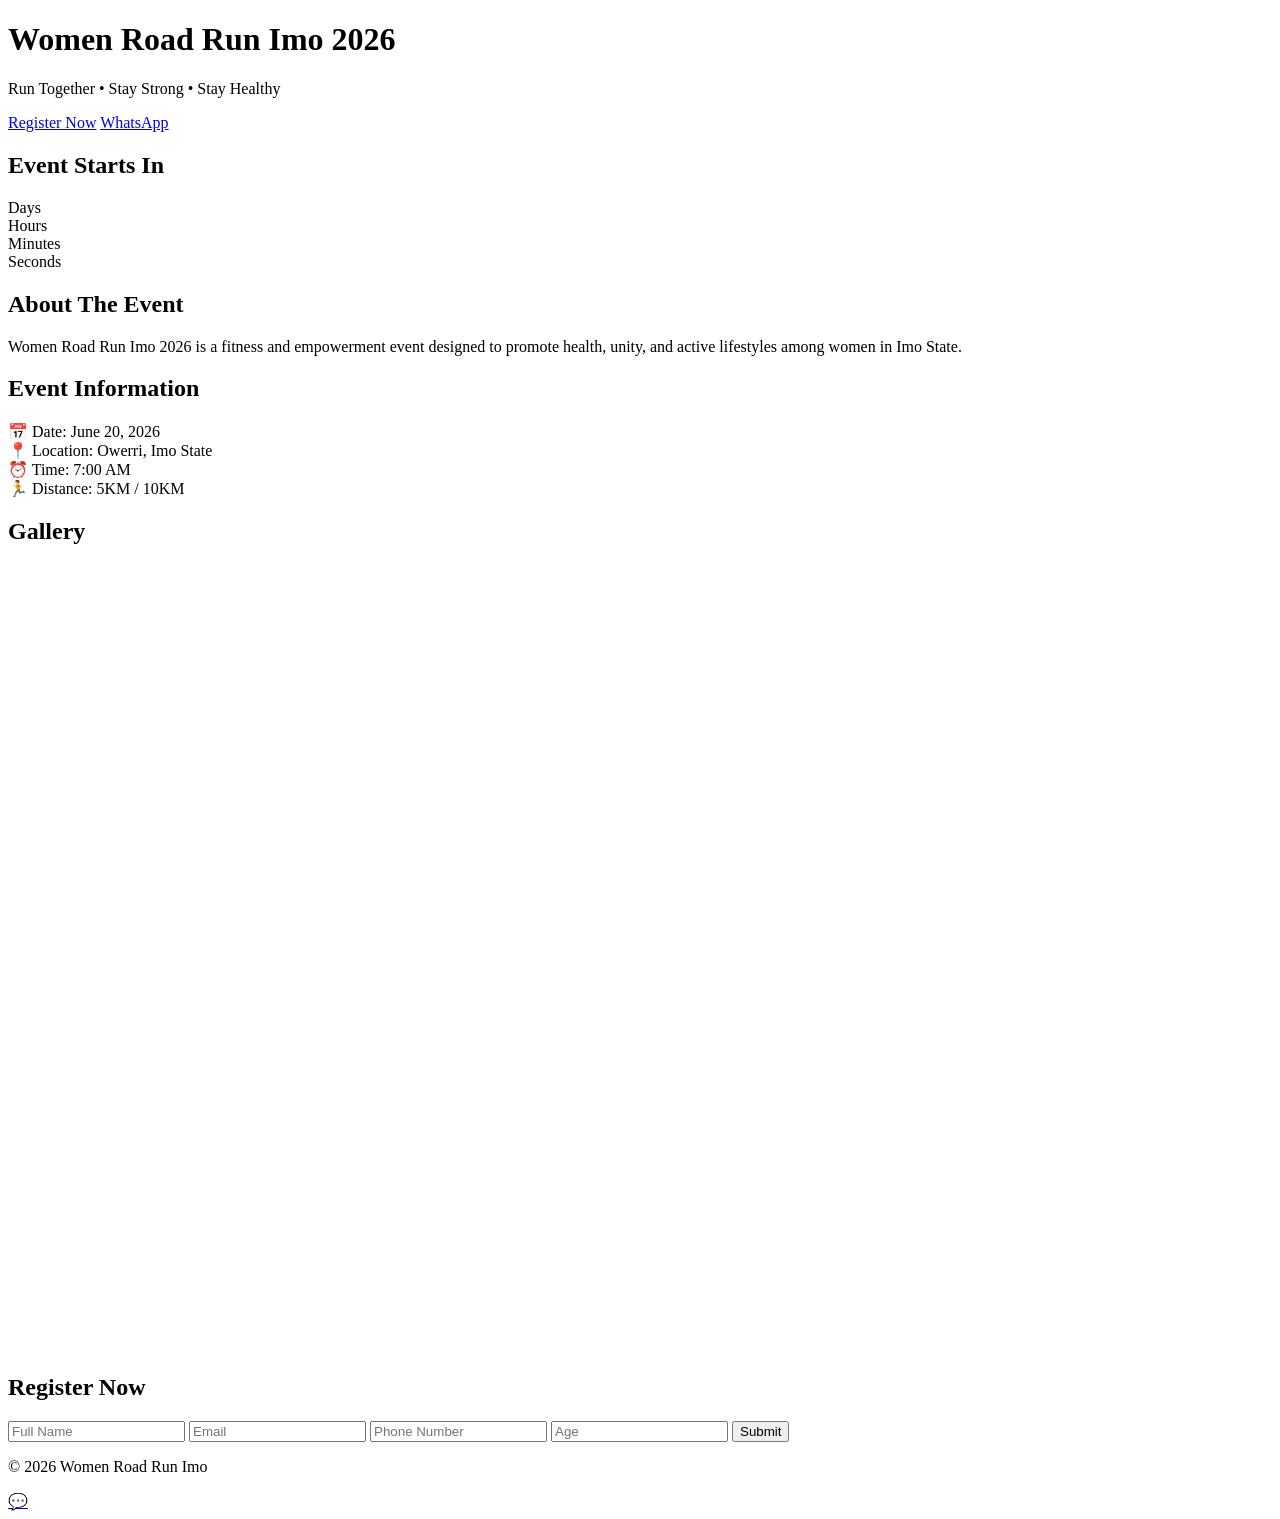
==== Index.html @ 0964cfea "Create Index.html" ====
<!DOCTYPE html>
<html lang="en">
<head>
  <meta charset="UTF-8" />
  <meta name="viewport" content="width=device-width, initial-scale=1.0"/>
  <title>Women Road Run Imo</title>
  <link rel="stylesheet" href="style.css"/>
</head>
<body>

<!-- HERO -->
<header class="hero">
  <div class="overlay">
    <h1>Women Road Run Imo 2026</h1>
    <p>Run Together • Stay Strong • Stay Healthy</p>

    <div class="hero-buttons">
      <a href="#register" class="btn">Register Now</a>
      <a href="https://wa.me/2349039998168" class="btn whatsapp">WhatsApp</a>
    </div>
  </div>
</header>

<!-- COUNTDOWN -->
<section class="countdown">
  <h2>Event Starts In</h2>
  <div id="timer">
    <div><span id="days"></span>Days</div>
    <div><span id="hours"></span>Hours</div>
    <div><span id="minutes"></span>Minutes</div>
    <div><span id="seconds"></span>Seconds</div>
  </div>
</section>

<!-- ABOUT -->
<section class="about">
  <h2>About The Event</h2>
  <p>
    Women Road Run Imo 2026 is a fitness and empowerment event designed
    to promote health, unity, and active lifestyles among women in Imo State.
  </p>
</section>

<!-- EVENT INFO -->
<section class="info">
  <h2>Event Information</h2>
  <div class="cards">
    <div class="card">📅 Date: June 20, 2026</div>
    <div class="card">📍 Location: Owerri, Imo State</div>
    <div class="card">⏰ Time: 7:00 AM</div>
    <div class="card">🏃 Distance: 5KM / 10KM</div>
  </div>
</section>

<!-- GALLERY -->
<section class="gallery">
  <h2>Gallery</h2>
  <div class="grid">
    <img src="images/img1.jpg" alt="">
    <img src="images/img2.jpg" alt="">
    <img src="images/img3.jpg" alt="">
  </div>

  <!-- VIDEO -->
  <div class="video">
    <iframe width="1363" height="767" src="https://www.youtube.com/embed/CSCJ7TA3GHs" title="Only Women Road Race Set To Hold November 12" frameborder="0" allow="accelerometer; autoplay; clipboard-write; encrypted-media; gyroscope; picture-in-picture; web-share" referrerpolicy="strict-origin-when-cross-origin" allowfullscreen></iframe>
  </div>
</section>

<!-- REGISTRATION -->
<section class="register" id="register">
  <h2>Register Now</h2>

  <form id="regForm">
    <input type="text" placeholder="Full Name" required />
    <input type="email" placeholder="Email" required />
    <input type="tel" placeholder="Phone Number" required />
    <input type="number" placeholder="Age" required />

    <button type="submit">Submit</button>
  </form>
</section>

<!-- FOOTER -->
<footer>
  <p>© 2026 Women Road Run Imo</p>
</footer>

<!-- WHATSAPP FLOAT -->
<a class="float" href="https://wa.me/2349039998168">💬</a>

<script src="script.js"></script>
</body>
</html>
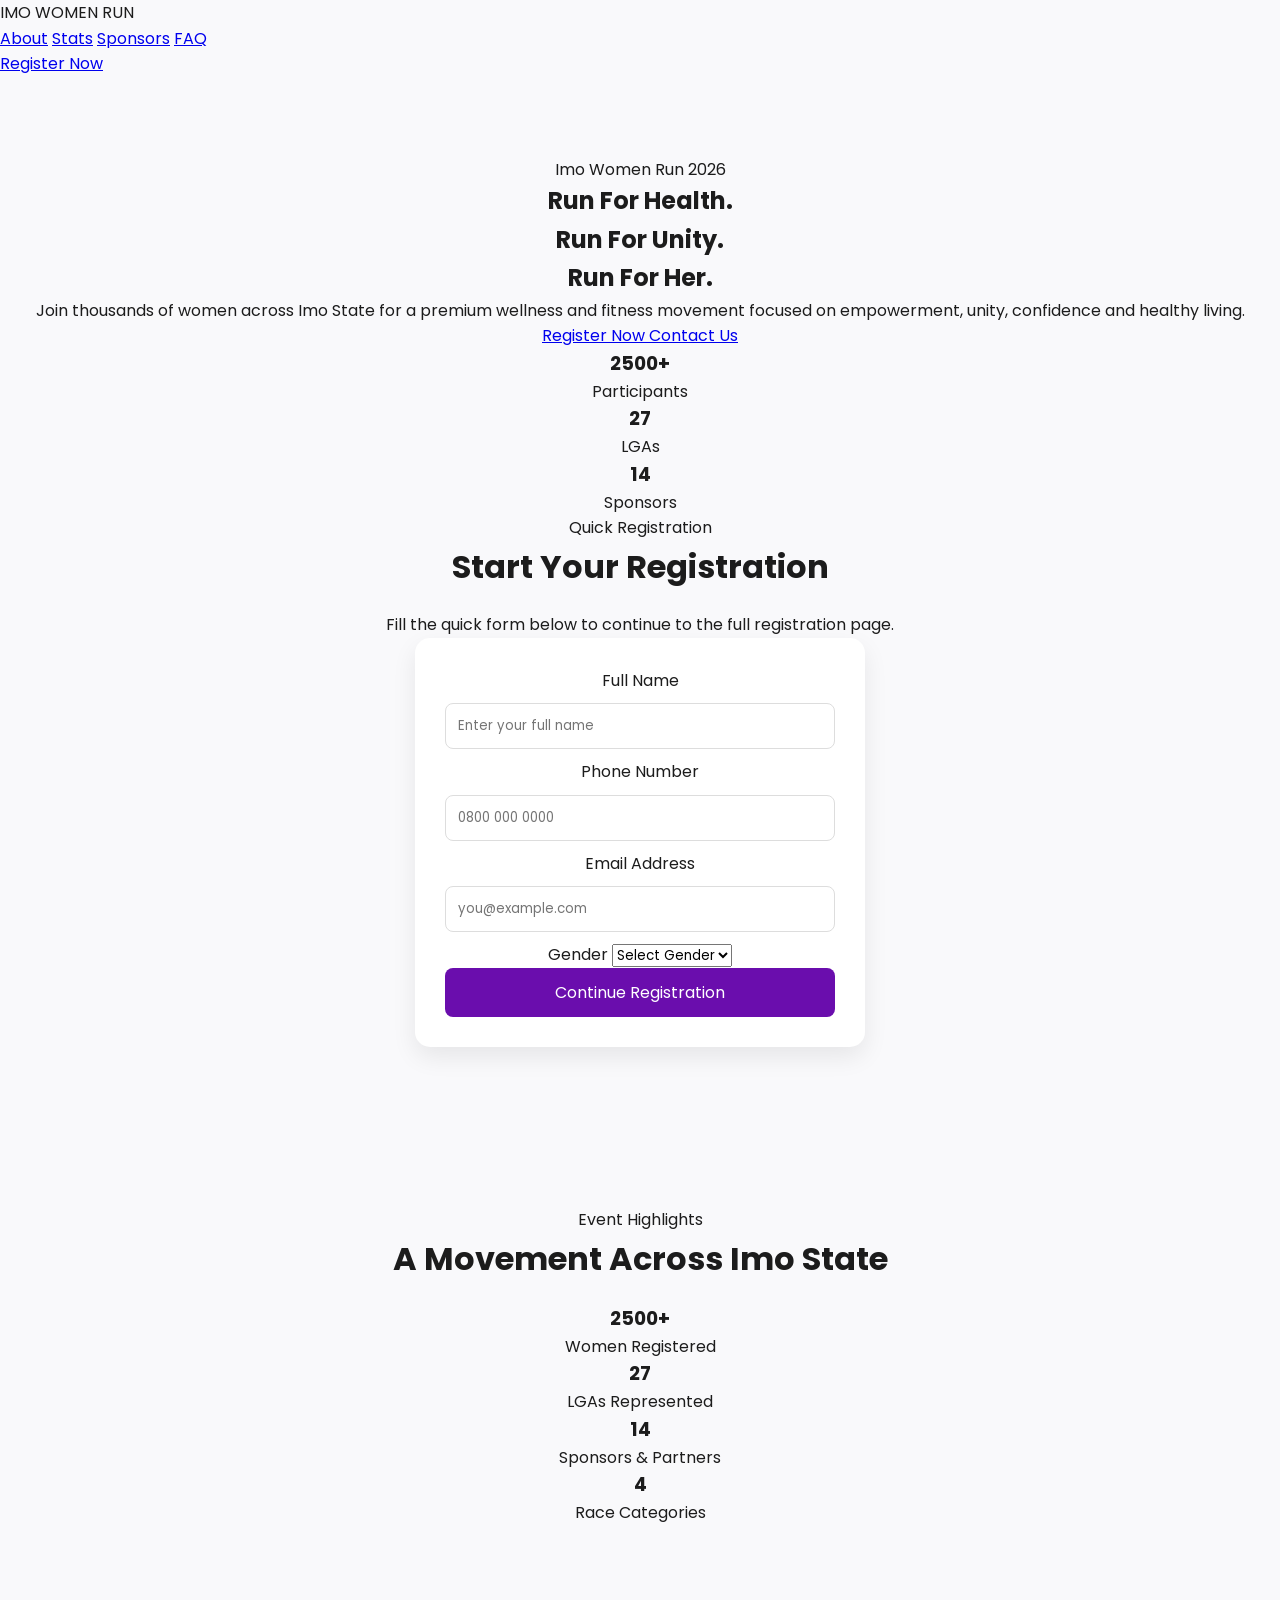
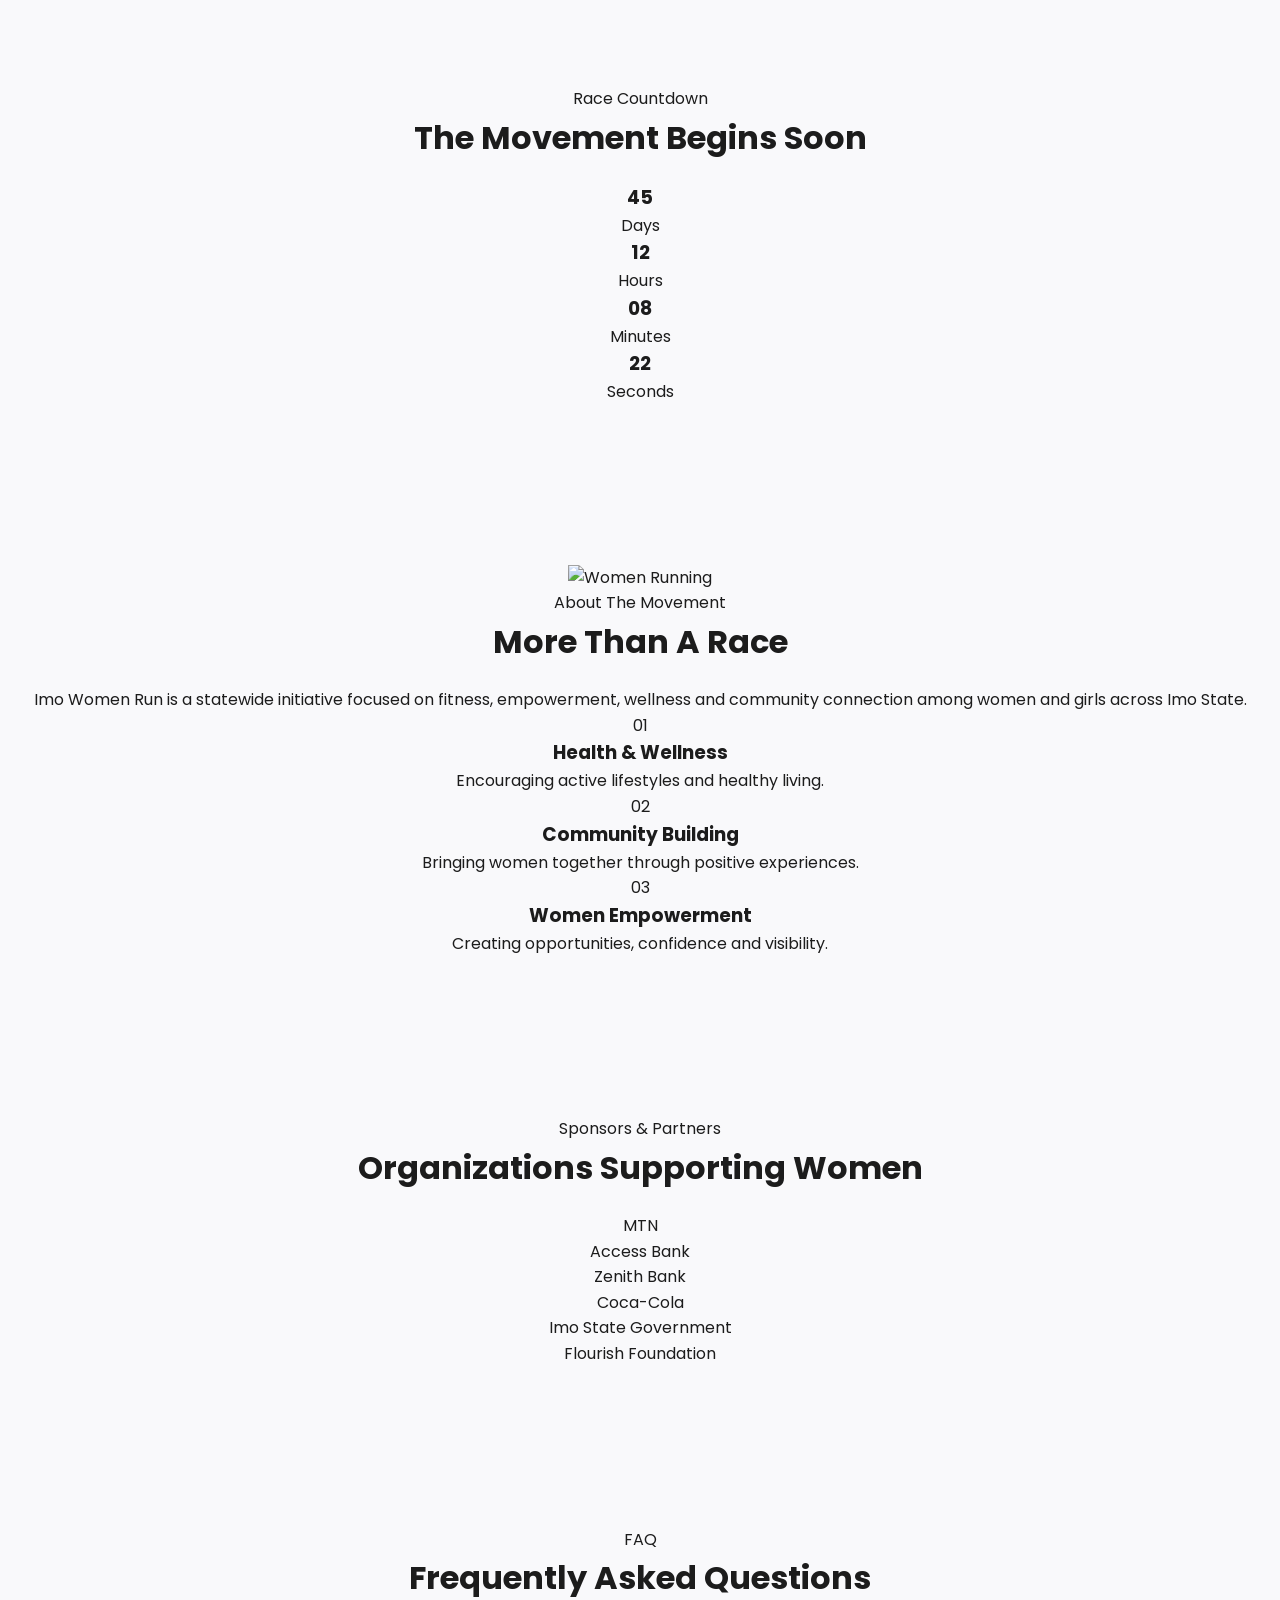
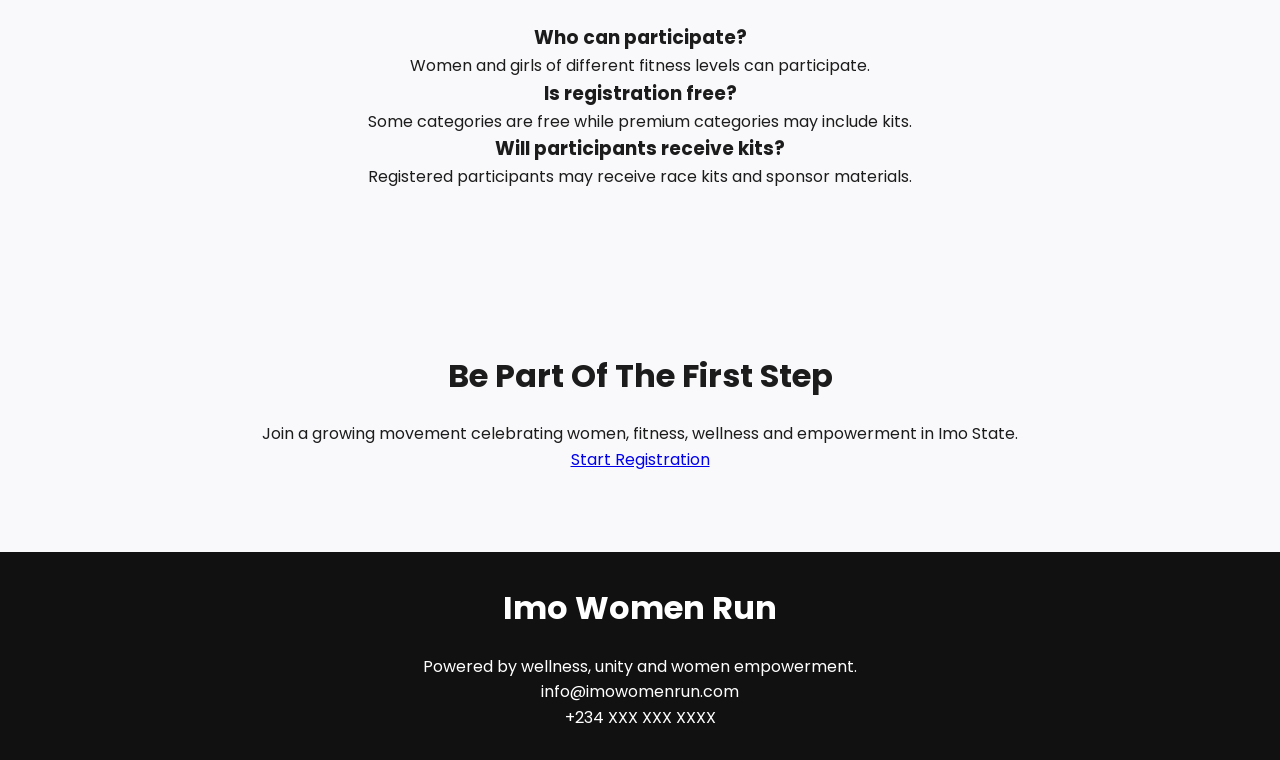
==== commit 981ab679: "Update Index.html" ====
--- a/Index.html
+++ b/Index.html
@@ -1,94 +1,666 @@
 <!DOCTYPE html>
 <html lang="en">
+
 <head>
-  <meta charset="UTF-8" />
-  <meta name="viewport" content="width=device-width, initial-scale=1.0"/>
-  <title>Women Road Run Imo</title>
-  <link rel="stylesheet" href="style.css"/>
+
+  <meta charset="UTF-8">
+  <meta name="viewport" content="width=device-width, initial-scale=1.0">
+
+  <title>Imo Women Run</title>
+
+  <!-- GOOGLE FONT -->
+  <link rel="preconnect" href="https://fonts.googleapis.com">
+  <link rel="preconnect" href="https://fonts.gstatic.com" crossorigin>
+
+  <link
+    href="https://fonts.googleapis.com/css2?family=Poppins:wght@300;400;500;600;700;800;900&display=swap"
+    rel="stylesheet"
+  >
+
+  <!-- CSS -->
+  <link rel="stylesheet" href="style.css">
+
 </head>
+
 <body>
 
-<!-- HERO -->
-<header class="hero">
-  <div class="overlay">
-    <h1>Women Road Run Imo 2026</h1>
-    <p>Run Together • Stay Strong • Stay Healthy</p>
-
-    <div class="hero-buttons">
-      <a href="#register" class="btn">Register Now</a>
-      <a href="https://wa.me/2349039998168" class="btn whatsapp">WhatsApp</a>
-    </div>
-  </div>
-</header>
-
-<!-- COUNTDOWN -->
-<section class="countdown">
-  <h2>Event Starts In</h2>
-  <div id="timer">
-    <div><span id="days"></span>Days</div>
-    <div><span id="hours"></span>Hours</div>
-    <div><span id="minutes"></span>Minutes</div>
-    <div><span id="seconds"></span>Seconds</div>
-  </div>
-</section>
-
-<!-- ABOUT -->
-<section class="about">
-  <h2>About The Event</h2>
-  <p>
-    Women Road Run Imo 2026 is a fitness and empowerment event designed
-    to promote health, unity, and active lifestyles among women in Imo State.
-  </p>
-</section>
-
-<!-- EVENT INFO -->
-<section class="info">
-  <h2>Event Information</h2>
-  <div class="cards">
-    <div class="card">📅 Date: June 20, 2026</div>
-    <div class="card">📍 Location: Owerri, Imo State</div>
-    <div class="card">⏰ Time: 7:00 AM</div>
-    <div class="card">🏃 Distance: 5KM / 10KM</div>
-  </div>
-</section>
-
-<!-- GALLERY -->
-<section class="gallery">
-  <h2>Gallery</h2>
-  <div class="grid">
-    <img src="images/img1.jpg" alt="">
-    <img src="images/img2.jpg" alt="">
-    <img src="images/img3.jpg" alt="">
-  </div>
-
-  <!-- VIDEO -->
-  <div class="video">
-    <iframe width="1363" height="767" src="https://www.youtube.com/embed/CSCJ7TA3GHs" title="Only Women Road Race Set To Hold November 12" frameborder="0" allow="accelerometer; autoplay; clipboard-write; encrypted-media; gyroscope; picture-in-picture; web-share" referrerpolicy="strict-origin-when-cross-origin" allowfullscreen></iframe>
-  </div>
-</section>
-
-<!-- REGISTRATION -->
-<section class="register" id="register">
-  <h2>Register Now</h2>
-
-  <form id="regForm">
-    <input type="text" placeholder="Full Name" required />
-    <input type="email" placeholder="Email" required />
-    <input type="tel" placeholder="Phone Number" required />
-    <input type="number" placeholder="Age" required />
-
-    <button type="submit">Submit</button>
-  </form>
-</section>
-
-<!-- FOOTER -->
-<footer>
-  <p>© 2026 Women Road Run Imo</p>
-</footer>
-
-<!-- WHATSAPP FLOAT -->
-<a class="float" href="https://wa.me/2349039998168">💬</a>
-
-<script src="script.js"></script>
+  <!-- ======================================= -->
+  <!-- NAVBAR -->
+  <!-- ======================================= -->
+
+  <header class="navbar">
+
+    <div class="logo">
+      IMO WOMEN RUN
+    </div>
+
+    <nav class="nav-links">
+
+      <a href="#about">About</a>
+
+      <a href="#stats">Stats</a>
+
+      <a href="#sponsors">Sponsors</a>
+
+      <a href="#faq">FAQ</a>
+
+    </nav>
+
+    <a href="register.html" class="nav-btn">
+      Register Now
+    </a>
+
+  </header>
+
+  <!-- ======================================= -->
+  <!-- HERO SECTION -->
+  <!-- ======================================= -->
+
+  <section class="hero-section">
+
+    <!-- DARK OVERLAY -->
+    <div class="hero-overlay"></div>
+
+    <!-- GLOW EFFECTS -->
+    <div class="pink-glow"></div>
+
+    <div class="purple-glow"></div>
+
+    <!-- HERO CONTENT -->
+    <div class="hero-container">
+
+      <!-- LEFT SIDE -->
+      <div class="hero-text">
+
+        <div class="hero-badge">
+          Imo Women Run 2026
+        </div>
+
+        <h1>
+          Run For Health.
+          <br>
+          Run For Unity.
+          <br>
+          Run For Her.
+        </h1>
+
+        <p>
+          Join thousands of women across Imo State for a premium
+          wellness and fitness movement focused on empowerment,
+          unity, confidence and healthy living.
+        </p>
+
+        <!-- BUTTONS -->
+        <div class="hero-buttons">
+
+          <a href="register.html" class="register-btn">
+            Register Now
+          </a>
+
+          <a
+            href="https://wa.me/2348000000000"
+            class="whatsapp-btn"
+          >
+            Contact Us
+          </a>
+
+        </div>
+
+        <!-- FLOATING STATS -->
+        <div class="floating-stats">
+
+          <div class="mini-stat">
+
+            <h3>2500+</h3>
+
+            <span>Participants</span>
+
+          </div>
+
+          <div class="mini-stat">
+
+            <h3>27</h3>
+
+            <span>LGAs</span>
+
+          </div>
+
+          <div class="mini-stat">
+
+            <h3>14</h3>
+
+            <span>Sponsors</span>
+
+          </div>
+
+        </div>
+
+      </div>
+
+      <!-- RIGHT SIDE -->
+      <!-- GLASS FORM CARD -->
+
+      <div class="hero-form-card">
+
+        <div class="form-badge">
+          Quick Registration
+        </div>
+
+        <h2>
+          Start Your Registration
+        </h2>
+
+        <p>
+          Fill the quick form below to continue to the full registration page.
+        </p>
+
+        <form id="quickForm">
+
+          <!-- NAME -->
+
+          <div class="input-group">
+
+            <label>
+              Full Name
+            </label>
+
+            <input
+              type="text"
+              placeholder="Enter your full name"
+              required
+            >
+
+          </div>
+
+          <!-- GRID -->
+
+          <div class="form-grid">
+
+            <div class="input-group">
+
+              <label>
+                Phone Number
+              </label>
+
+              <input
+                type="tel"
+                placeholder="0800 000 0000"
+                required
+              >
+
+            </div>
+
+            <div class="input-group">
+
+              <label>
+                Email Address
+              </label>
+
+              <input
+                type="email"
+                placeholder="you@example.com"
+                required
+              >
+
+            </div>
+
+          </div>
+
+          <!-- GENDER -->
+
+          <div class="input-group">
+
+            <label>
+              Gender
+            </label>
+
+            <select required>
+
+              <option value="">
+                Select Gender
+              </option>
+
+              <option>
+                Female
+              </option>
+
+              <option>
+                Male
+              </option>
+
+            </select>
+
+          </div>
+
+          <!-- BUTTON -->
+
+          <button type="submit" class="continue-btn">
+
+            Continue Registration
+
+          </button>
+
+        </form>
+
+      </div>
+
+    </div>
+
+  </section>
+
+  <!-- ======================================= -->
+  <!-- STATS SECTION -->
+  <!-- ======================================= -->
+
+  <section class="stats-section" id="stats">
+
+    <div class="section-header">
+
+      <span>
+        Event Highlights
+      </span>
+
+      <h2>
+        A Movement Across Imo State
+      </h2>
+
+    </div>
+
+    <div class="stats-grid">
+
+      <div class="stat-card">
+
+        <h3>2500+</h3>
+
+        <p>Women Registered</p>
+
+      </div>
+
+      <div class="stat-card">
+
+        <h3>27</h3>
+
+        <p>LGAs Represented</p>
+
+      </div>
+
+      <div class="stat-card">
+
+        <h3>14</h3>
+
+        <p>Sponsors & Partners</p>
+
+      </div>
+
+      <div class="stat-card">
+
+        <h3>4</h3>
+
+        <p>Race Categories</p>
+
+      </div>
+
+    </div>
+
+  </section>
+
+  <!-- ======================================= -->
+  <!-- COUNTDOWN SECTION -->
+  <!-- ======================================= -->
+
+  <section class="countdown-section">
+
+    <div class="countdown-card">
+
+      <div class="countdown-text">
+
+        <span>
+          Race Countdown
+        </span>
+
+        <h2>
+          The Movement Begins Soon
+        </h2>
+
+      </div>
+
+      <div class="countdown-grid">
+
+        <div class="count-box">
+
+          <h3 id="days">
+            45
+          </h3>
+
+          <p>
+            Days
+          </p>
+
+        </div>
+
+        <div class="count-box">
+
+          <h3 id="hours">
+            12
+          </h3>
+
+          <p>
+            Hours
+          </p>
+
+        </div>
+
+        <div class="count-box">
+
+          <h3 id="minutes">
+            08
+          </h3>
+
+          <p>
+            Minutes
+          </p>
+
+        </div>
+
+        <div class="count-box">
+
+          <h3 id="seconds">
+            22
+          </h3>
+
+          <p>
+            Seconds
+          </p>
+
+        </div>
+
+      </div>
+
+    </div>
+
+  </section>
+
+  <!-- ======================================= -->
+  <!-- ABOUT SECTION -->
+  <!-- ======================================= -->
+
+  <section class="about-section" id="about">
+
+    <div class="about-container">
+
+      <!-- IMAGE -->
+
+      <div class="about-image">
+
+        <img
+          src="https://images.unsplash.com/photo-1483721310020-03333e577078?q=80&w=1200&auto=format&fit=crop"
+          alt="Women Running"
+        >
+
+      </div>
+
+      <!-- TEXT -->
+
+      <div class="about-text">
+
+        <div class="section-badge">
+          About The Movement
+        </div>
+
+        <h2>
+          More Than A Race
+        </h2>
+
+        <p>
+          Imo Women Run is a statewide initiative focused on fitness,
+          empowerment, wellness and community connection among women
+          and girls across Imo State.
+        </p>
+
+        <!-- FEATURES -->
+
+        <div class="about-features">
+
+          <div class="feature-box">
+
+            <div class="feature-number">
+              01
+            </div>
+
+            <div>
+
+              <h3>
+                Health & Wellness
+              </h3>
+
+              <p>
+                Encouraging active lifestyles and healthy living.
+              </p>
+
+            </div>
+
+          </div>
+
+          <div class="feature-box">
+
+            <div class="feature-number">
+              02
+            </div>
+
+            <div>
+
+              <h3>
+                Community Building
+              </h3>
+
+              <p>
+                Bringing women together through positive experiences.
+              </p>
+
+            </div>
+
+          </div>
+
+          <div class="feature-box">
+
+            <div class="feature-number">
+              03
+            </div>
+
+            <div>
+
+              <h3>
+                Women Empowerment
+              </h3>
+
+              <p>
+                Creating opportunities, confidence and visibility.
+              </p>
+
+            </div>
+
+          </div>
+
+        </div>
+
+      </div>
+
+    </div>
+
+  </section>
+
+  <!-- ======================================= -->
+  <!-- SPONSORS SECTION -->
+  <!-- ======================================= -->
+
+  <section class="sponsors-section" id="sponsors">
+
+    <div class="section-header">
+
+      <span>
+        Sponsors & Partners
+      </span>
+
+      <h2>
+        Organizations Supporting Women
+      </h2>
+
+    </div>
+
+    <div class="sponsors-grid">
+
+      <div class="sponsor-box">
+        MTN
+      </div>
+
+      <div class="sponsor-box">
+        Access Bank
+      </div>
+
+      <div class="sponsor-box">
+        Zenith Bank
+      </div>
+
+      <div class="sponsor-box">
+        Coca-Cola
+      </div>
+
+      <div class="sponsor-box">
+        Imo State Government
+      </div>
+
+      <div class="sponsor-box">
+        Flourish Foundation
+      </div>
+
+    </div>
+
+  </section>
+
+  <!-- ======================================= -->
+  <!-- FAQ -->
+  <!-- ======================================= -->
+
+  <section class="faq-section" id="faq">
+
+    <div class="section-header">
+
+      <span>
+        FAQ
+      </span>
+
+      <h2>
+        Frequently Asked Questions
+      </h2>
+
+    </div>
+
+    <div class="faq-container">
+
+      <div class="faq-box">
+
+        <h3>
+          Who can participate?
+        </h3>
+
+        <p>
+          Women and girls of different fitness levels can participate.
+        </p>
+
+      </div>
+
+      <div class="faq-box">
+
+        <h3>
+          Is registration free?
+        </h3>
+
+        <p>
+          Some categories are free while premium categories may include kits.
+        </p>
+
+      </div>
+
+      <div class="faq-box">
+
+        <h3>
+          Will participants receive kits?
+        </h3>
+
+        <p>
+          Registered participants may receive race kits and sponsor materials.
+        </p>
+
+      </div>
+
+    </div>
+
+  </section>
+
+  <!-- ======================================= -->
+  <!-- CTA SECTION -->
+  <!-- ======================================= -->
+
+  <section class="cta-section">
+
+    <div class="cta-content">
+
+      <h2>
+        Be Part Of The First Step
+      </h2>
+
+      <p>
+        Join a growing movement celebrating women,
+        fitness, wellness and empowerment in Imo State.
+      </p>
+
+      <a href="register.html" class="cta-btn">
+        Start Registration
+      </a>
+
+    </div>
+
+  </section>
+
+  <!-- ======================================= -->
+  <!-- FOOTER -->
+  <!-- ======================================= -->
+
+  <footer class="footer">
+
+    <div class="footer-container">
+
+      <div>
+
+        <h2>
+          Imo Women Run
+        </h2>
+
+        <p>
+          Powered by wellness, unity and women empowerment.
+        </p>
+
+      </div>
+
+      <div class="footer-contact">
+
+        <p>
+          info@imowomenrun.com
+        </p>
+
+        <p>
+          +234 XXX XXX XXXX
+        </p>
+
+      </div>
+
+    </div>
+
+  </footer>
+
+  <!-- JS -->
+  <script src="script.js"></script>
+
 </body>
+
 </html>
--- a/style.css
+++ b/style.css
@@ -0,0 +1,251 @@
+@import url('https://fonts.googleapis.com/css2?family=Poppins:wght@300;400;600;700&display=swap');
+
+/* RESET */
+* {
+  margin: 0;
+  padding: 0;
+  box-sizing: border-box;
+  font-family: "Poppins", sans-serif;
+}
+
+body {
+  background: #F9F9FB;
+  color: #1C1C1C;
+  line-height: 1.6;
+}
+
+/* HERO */
+.hero {
+  height: 100vh;
+  background: linear-gradient(
+      rgba(0,0,0,0.55),
+      rgba(0,0,0,0.55)
+    ),
+    url("images/banner.jpg") center/cover;
+  display: flex;
+  align-items: center;
+  justify-content: center;
+  text-align: center;
+  color: white;
+  padding: 20px;
+}
+
+.overlay h1 {
+  font-size: 3rem;
+  font-weight: 700;
+}
+
+.overlay p {
+  margin-top: 10px;
+  font-size: 1.2rem;
+  opacity: 0.9;
+}
+
+/* BUTTONS */
+.btn {
+  padding: 12px 25px;
+  border-radius: 30px;
+  background: #6A0DAD;
+  color: white;
+  text-decoration: none;
+  margin: 10px;
+  transition: 0.3s;
+  display: inline-block;
+  font-weight: 500;
+}
+
+.btn:hover {
+  transform: translateY(-3px);
+  background: #FF2E93;
+}
+
+.whatsapp {
+  background: #25D366;
+}
+
+/* SECTIONS */
+section {
+  padding: 80px 20px;
+  text-align: center;
+}
+
+h2 {
+  font-size: 2rem;
+  margin-bottom: 20px;
+}
+
+/* COUNTDOWN */
+.countdown {
+  background: white;
+  margin: 40px auto;
+  padding: 30px;
+  border-radius: 15px;
+  width: fit-content;
+  box-shadow: 0 10px 25px rgba(0,0,0,0.08);
+}
+
+#timer {
+  display: flex;
+  gap: 20px;
+  justify-content: center;
+  font-size: 1.2rem;
+  flex-wrap: wrap;
+}
+
+/* ABOUT */
+.about p {
+  max-width: 700px;
+  margin: auto;
+  color: #555;
+}
+
+/* INFO CARDS */
+.cards {
+  display: flex;
+  gap: 15px;
+  flex-wrap: wrap;
+  justify-content: center;
+  margin-top: 20px;
+}
+
+.card {
+  padding: 25px;
+  background: white;
+  border-radius: 15px;
+  box-shadow: 0 10px 25px rgba(0,0,0,0.08);
+  min-width: 200px;
+  transition: 0.3s;
+}
+
+.card:hover {
+  transform: translateY(-5px);
+}
+
+/* GALLERY */
+.grid {
+  display: grid;
+  grid-template-columns: repeat(auto-fit, minmax(220px, 1fr));
+  gap: 15px;
+  margin-top: 20px;
+}
+
+.grid img {
+  width: 100%;
+  border-radius: 12px;
+  transition: 0.3s;
+}
+
+.grid img:hover {
+  transform: scale(1.03);
+}
+
+/* VIDEO */
+.video iframe {
+  width: 100%;
+  max-width: 700px;
+  height: 350px;
+  margin-top: 20px;
+  border-radius: 12px;
+  border: none;
+}
+
+/* FORM */
+form {
+  background: white;
+  padding: 30px;
+  border-radius: 15px;
+  box-shadow: 0 10px 25px rgba(0,0,0,0.08);
+  max-width: 450px;
+  margin: auto;
+}
+
+input {
+  width: 100%;
+  padding: 12px;
+  border: 1px solid #ddd;
+  border-radius: 8px;
+  margin: 10px 0;
+  outline: none;
+  transition: 0.3s;
+}
+
+input:focus {
+  border-color: #6A0DAD;
+}
+
+button {
+  width: 100%;
+  padding: 12px;
+  border: none;
+  border-radius: 8px;
+  background: #6A0DAD;
+  color: white;
+  cursor: pointer;
+  font-size: 1rem;
+  transition: 0.3s;
+}
+
+button:hover {
+  background: #FF2E93;
+}
+
+/* FOOTER */
+footer {
+  padding: 30px;
+  background: #111;
+  color: white;
+  text-align: center;
+}
+
+/* WHATSAPP FLOAT */
+.float {
+  position: fixed;
+  bottom: 20px;
+  right: 20px;
+  background: #25D366;
+  color: white;
+  padding: 15px;
+  border-radius: 50%;
+  text-decoration: none;
+  font-size: 20px;
+  box-shadow: 0 10px 20px rgba(0,0,0,0.2);
+  transition: 0.3s;
+}
+
+.float:hover {
+  transform: scale(1.1);
+}
+
+/* RESPONSIVE */
+@media (max-width: 768px) {
+
+  .overlay h1 {
+    font-size: 2rem;
+  }
+
+  .cards {
+    flex-direction: column;
+  }
+
+  #timer {
+    gap: 10px;
+  }
+
+  .video iframe {
+    height: 250px;
+  }
+}
+.popup {
+  animation: fadeIn 0.3s ease;
+}
+
+@keyframes fadeIn {
+  from {
+    opacity: 0;
+    transform: translateX(-50%) translateY(-10px);
+  }
+  to {
+    opacity: 1;
+    transform: translateX(-50%) translateY(0);
+  }
+}
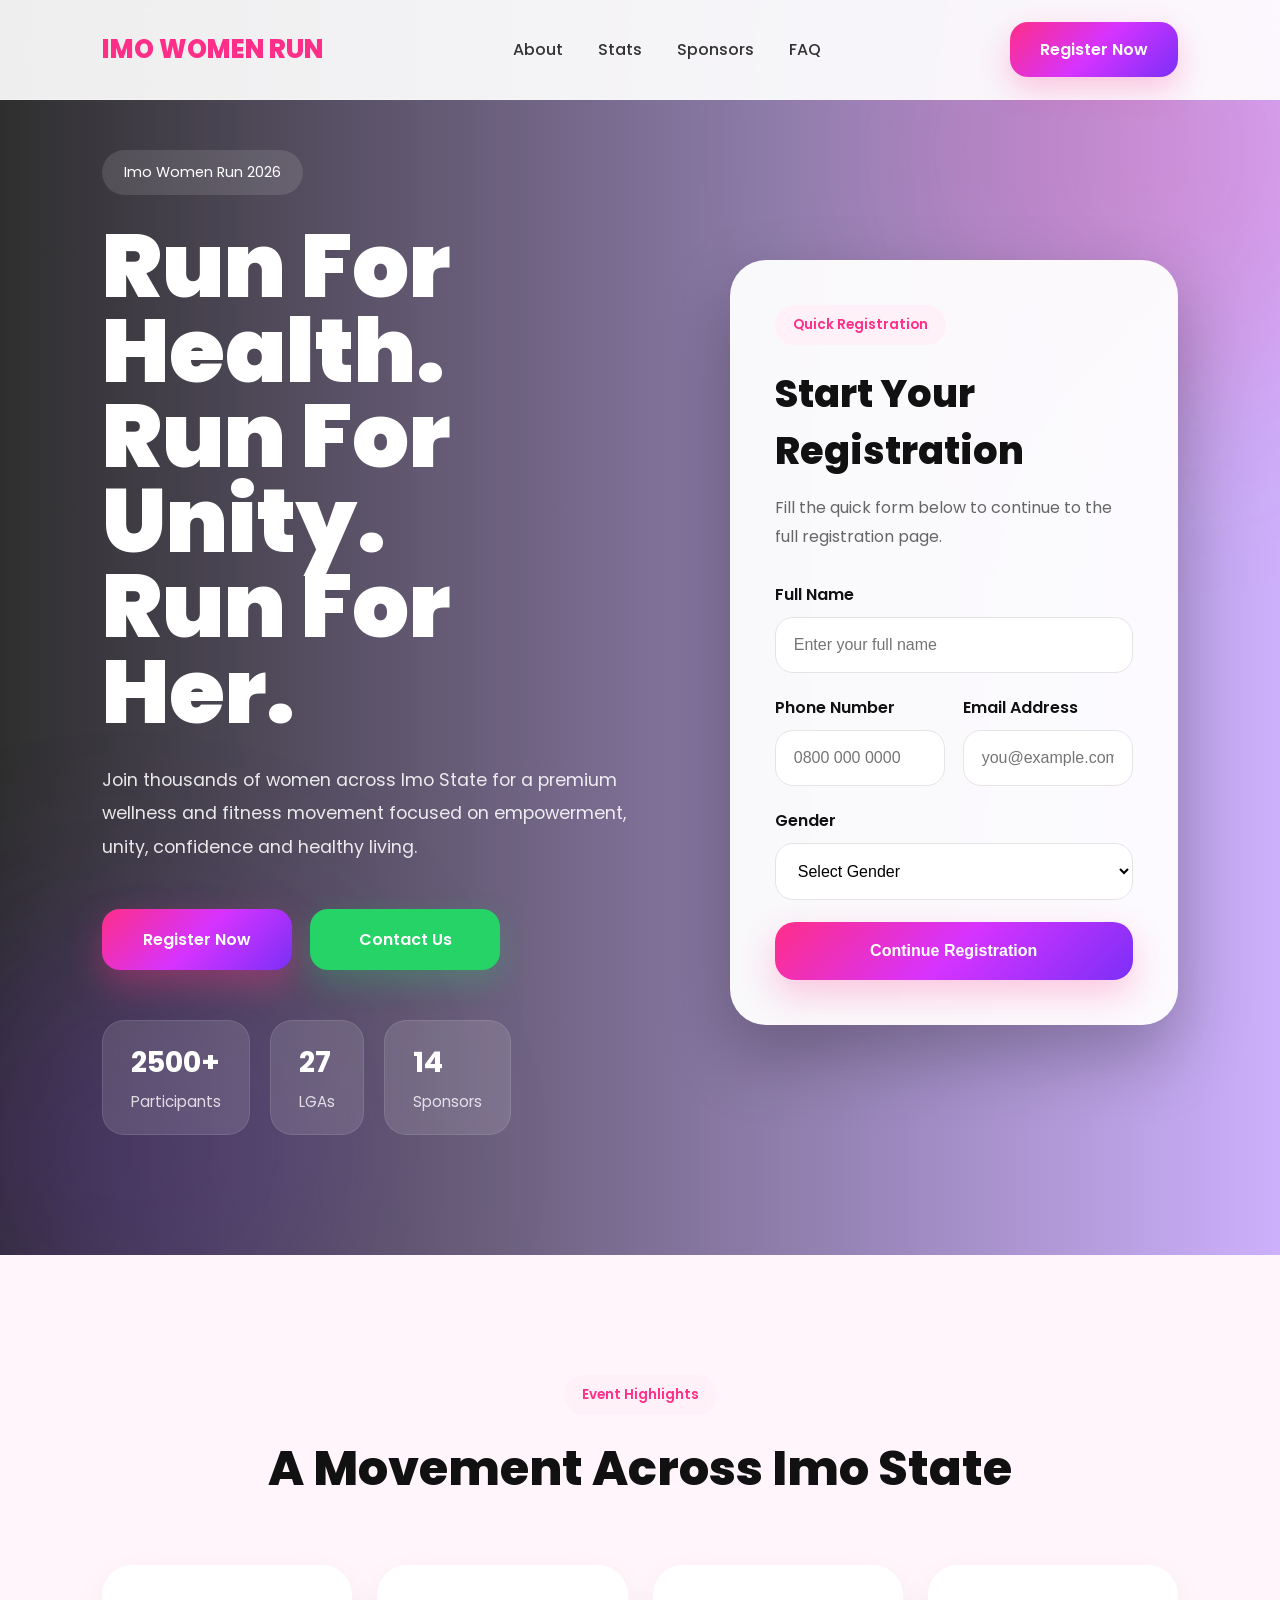
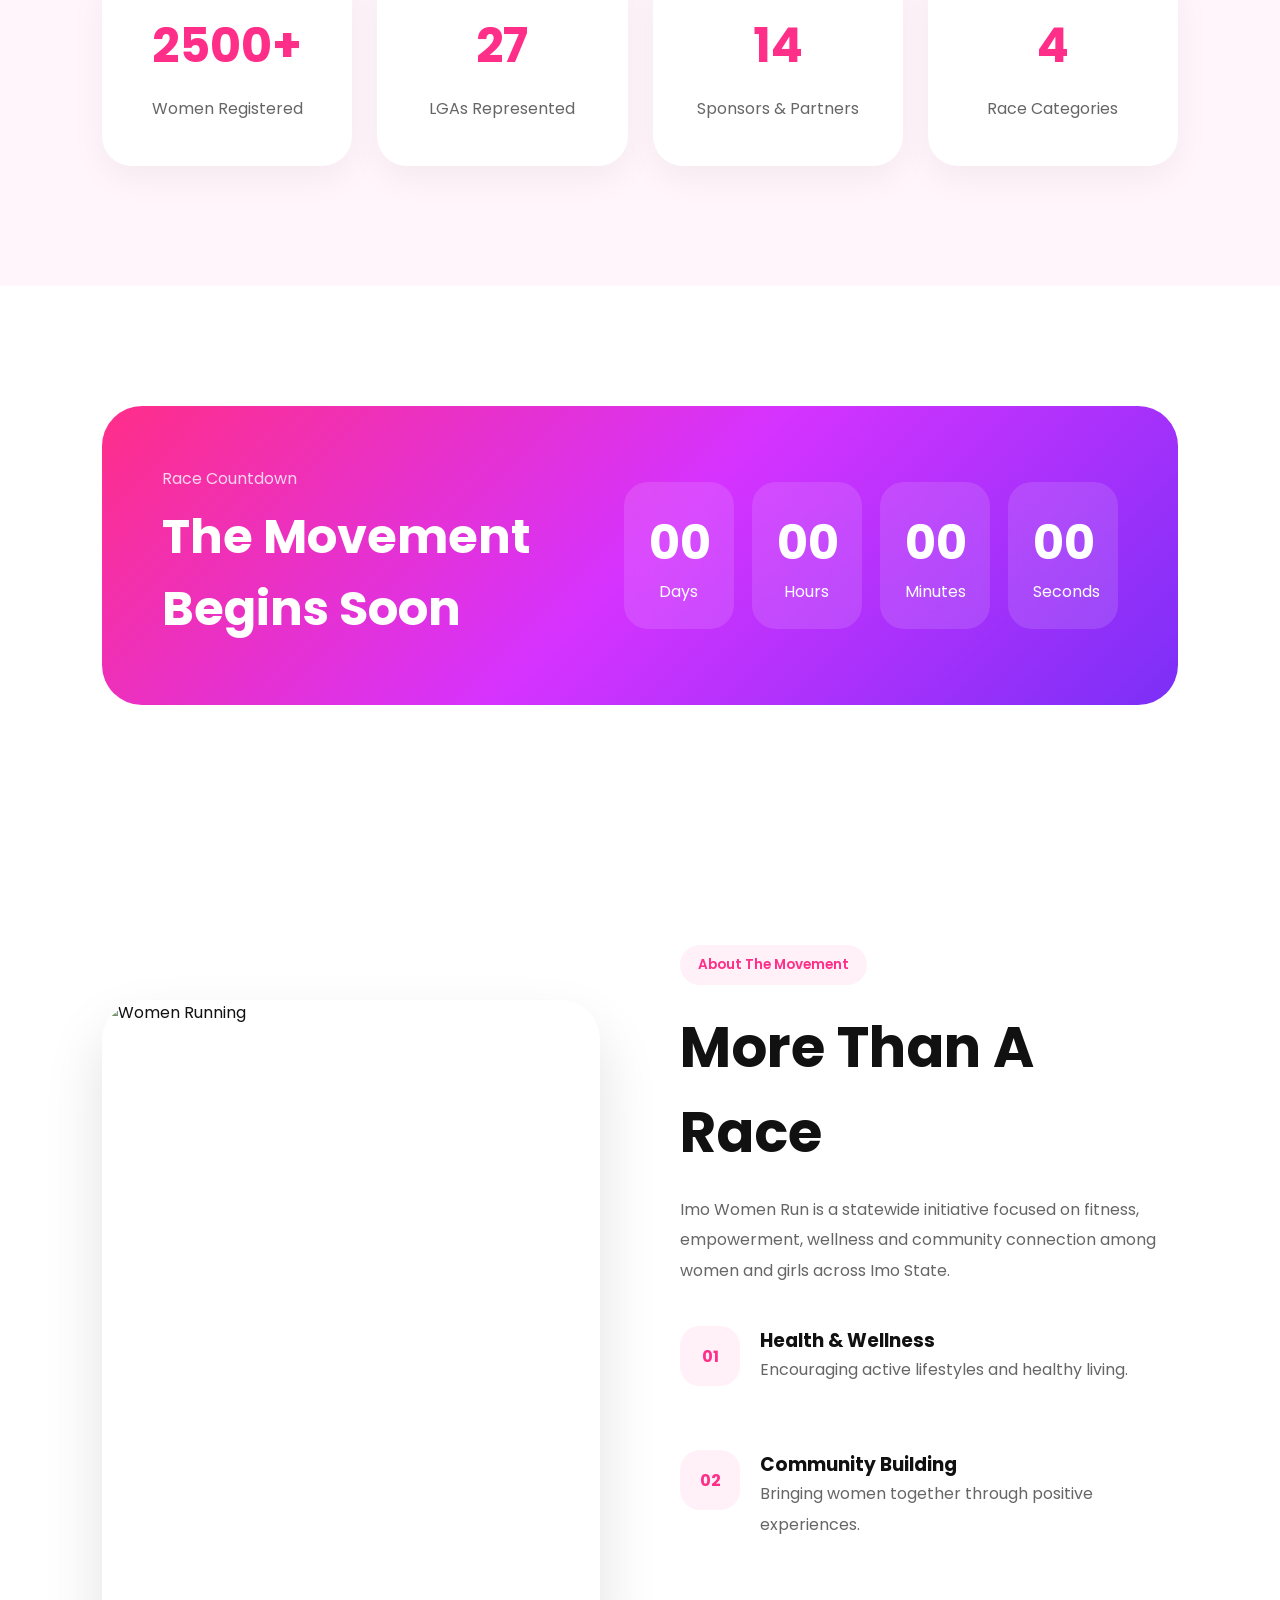
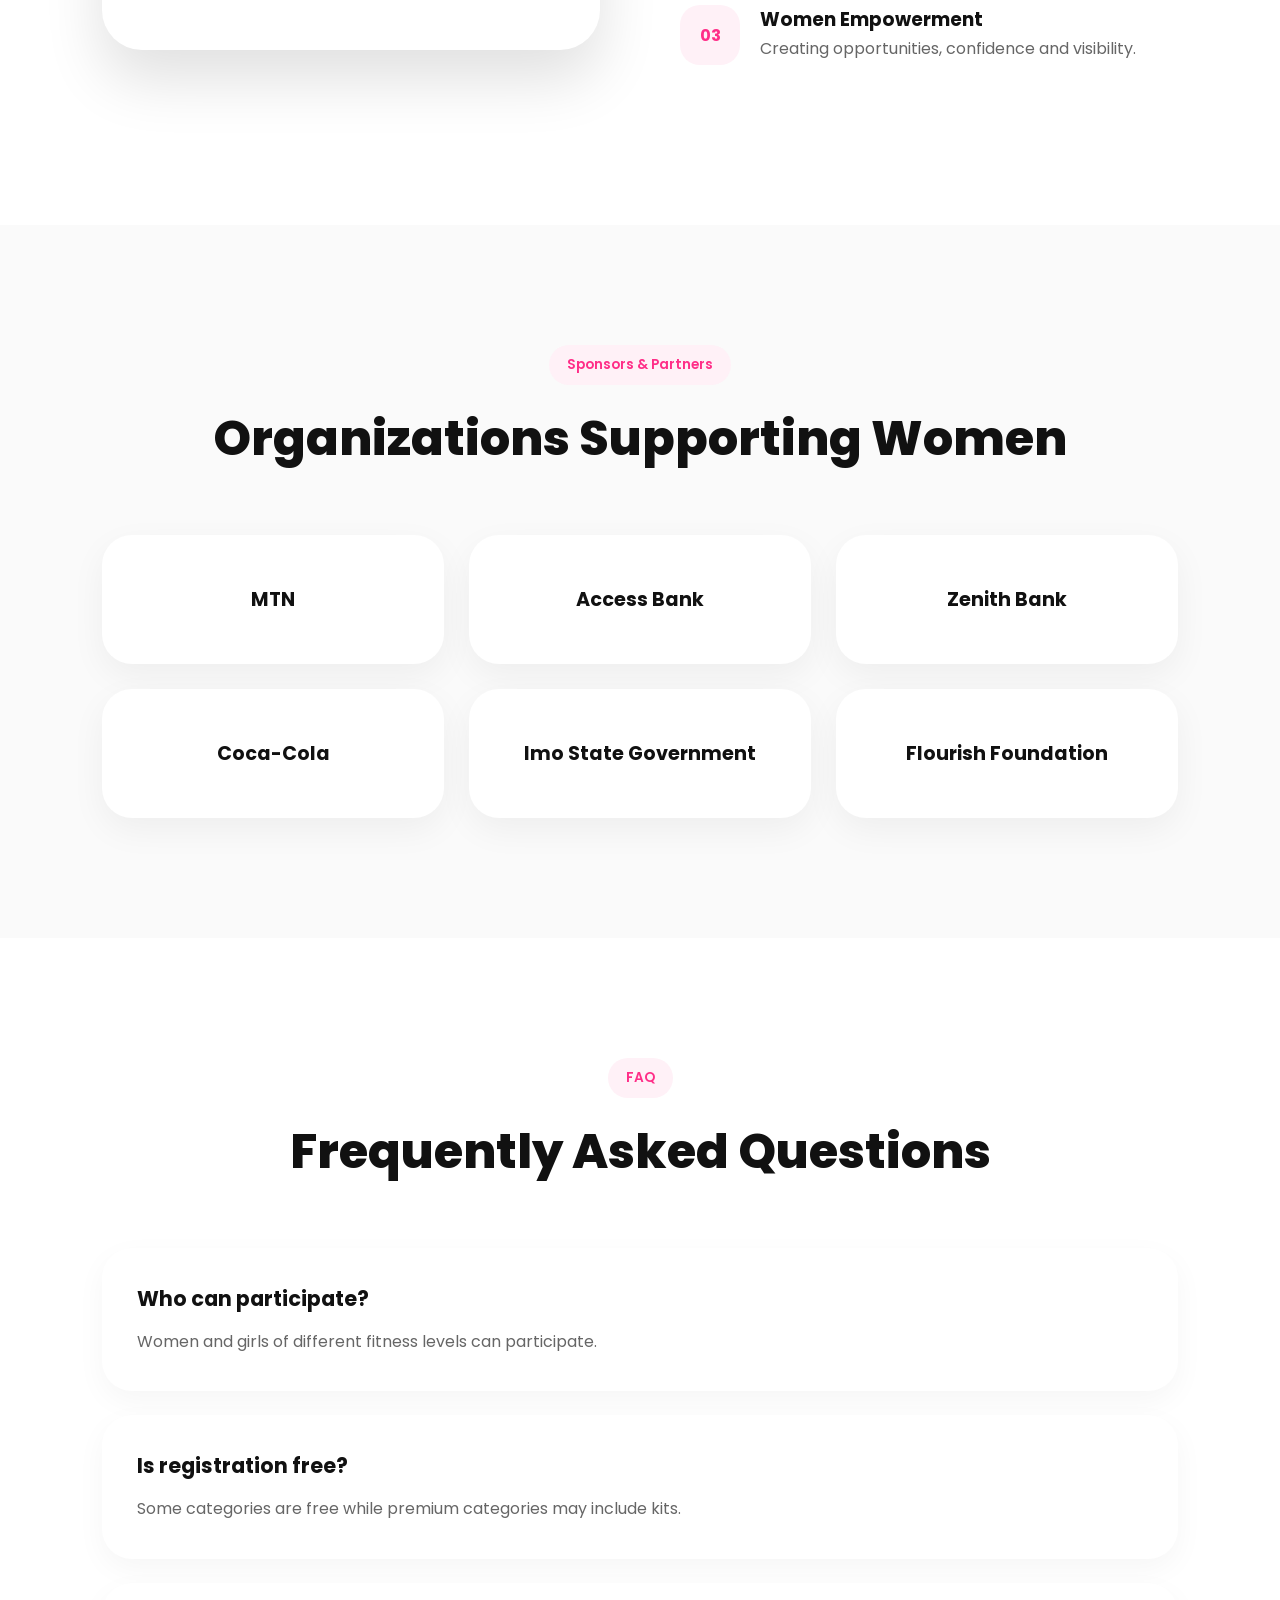
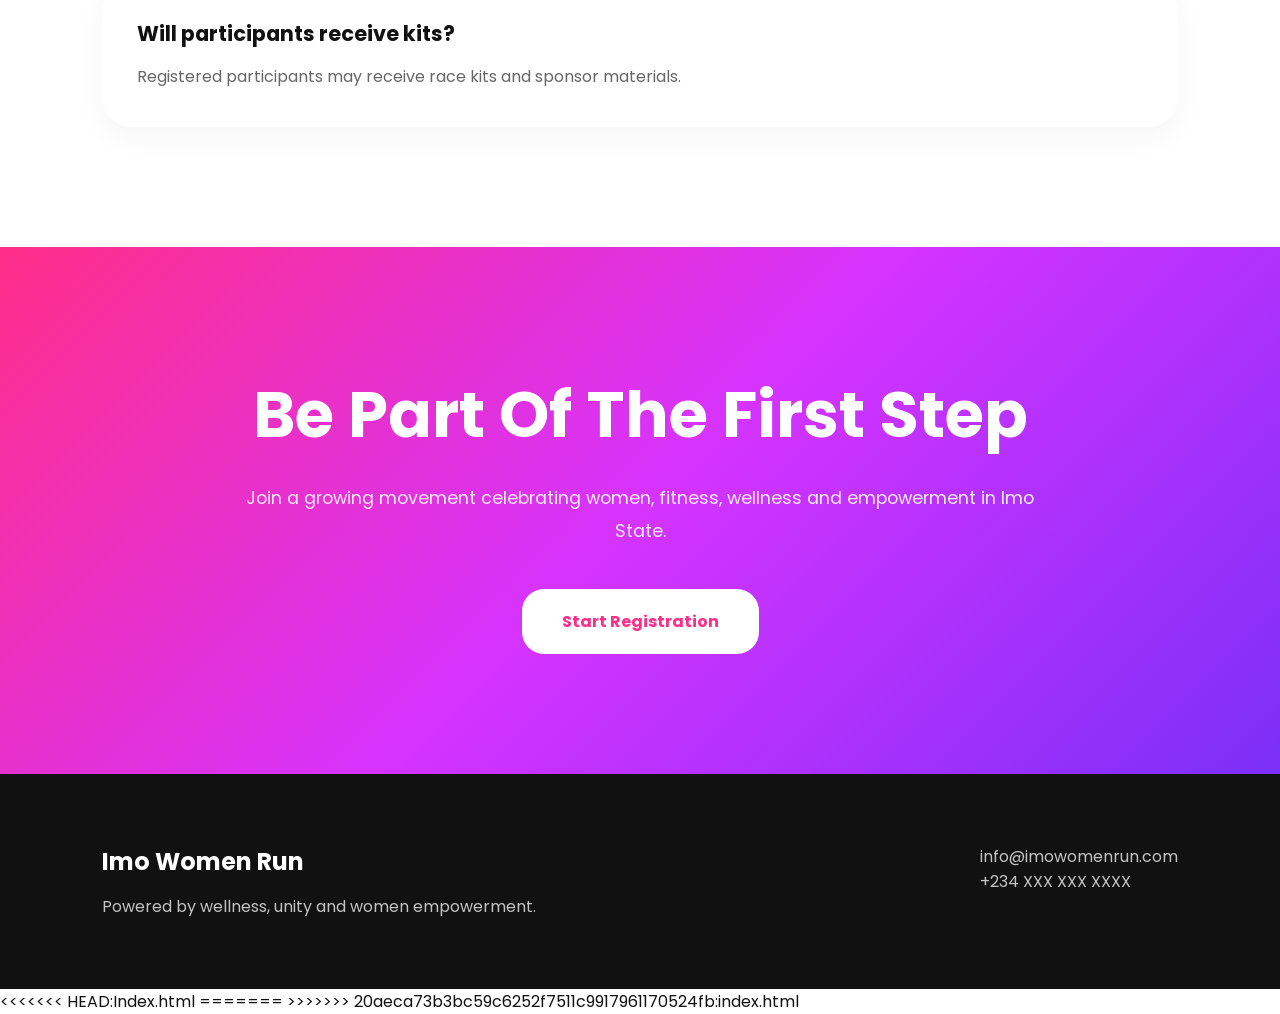
==== commit d3f6df8e: "Update Index.html" ====
--- a/Index.html
+++ b/Index.html
@@ -662,5 +662,9 @@
   <script src="script.js"></script>
 
 </body>
-
-</html>+<<<<<<< HEAD:Index.html
+
+</html>
+=======
+</html>
+>>>>>>> 20aeca73b3bc59c6252f7511c9917961170524fb:index.html
--- a/style.css
+++ b/style.css
@@ -1,251 +1,1172 @@
-@import url('https://fonts.googleapis.com/css2?family=Poppins:wght@300;400;600;700&display=swap');
-
+/* ========================================= */
 /* RESET */
-* {
-  margin: 0;
-  padding: 0;
-  box-sizing: border-box;
-  font-family: "Poppins", sans-serif;
-}
-
-body {
-  background: #F9F9FB;
-  color: #1C1C1C;
-  line-height: 1.6;
-}
-
-/* HERO */
-.hero {
-  height: 100vh;
-  background: linear-gradient(
-      rgba(0,0,0,0.55),
-      rgba(0,0,0,0.55)
-    ),
-    url("images/banner.jpg") center/cover;
-  display: flex;
-  align-items: center;
-  justify-content: center;
-  text-align: center;
-  color: white;
-  padding: 20px;
-}
-
-.overlay h1 {
-  font-size: 3rem;
-  font-weight: 700;
-}
-
-.overlay p {
-  margin-top: 10px;
-  font-size: 1.2rem;
-  opacity: 0.9;
-}
-
-/* BUTTONS */
-.btn {
-  padding: 12px 25px;
-  border-radius: 30px;
-  background: #6A0DAD;
-  color: white;
-  text-decoration: none;
-  margin: 10px;
-  transition: 0.3s;
-  display: inline-block;
-  font-weight: 500;
-}
-
-.btn:hover {
-  transform: translateY(-3px);
-  background: #FF2E93;
-}
-
-.whatsapp {
-  background: #25D366;
-}
-
-/* SECTIONS */
-section {
-  padding: 80px 20px;
-  text-align: center;
-}
-
-h2 {
-  font-size: 2rem;
-  margin-bottom: 20px;
-}
-
+/* ========================================= */
+
+*{
+  margin:0;
+  padding:0;
+  box-sizing:border-box;
+}
+
+html{
+  scroll-behavior:smooth;
+}
+
+body{
+  font-family:'Poppins',sans-serif;
+  background:#ffffff;
+  overflow-x:hidden;
+  color:#111111;
+}
+
+a{
+  text-decoration:none;
+}
+
+img{
+  width:100%;
+  display:block;
+}
+
+section{
+  padding:120px 8%;
+}
+
+:root{
+
+  --primary:#ff2e88;
+  --secondary:#7b2ff7;
+  --dark:#111111;
+  --light:#ffffff;
+  --gray:#666666;
+
+}
+
+/* ========================================= */
+/* NAVBAR */
+/* ========================================= */
+
+.navbar{
+
+  position:fixed;
+
+  top:0;
+  left:0;
+
+  width:100%;
+
+  padding:22px 8%;
+
+  display:flex;
+
+  justify-content:space-between;
+
+  align-items:center;
+
+  z-index:1000;
+
+  background:rgba(255,255,255,0.92);
+
+  backdrop-filter:blur(18px);
+
+  border-bottom:1px solid rgba(255,255,255,0.2);
+
+}
+
+.logo{
+
+  font-size:1.6rem;
+
+  font-weight:800;
+
+  color:var(--primary);
+
+}
+
+.nav-links{
+
+  display:flex;
+
+  gap:35px;
+
+}
+
+.nav-links a{
+
+  color:#333333;
+
+  font-weight:500;
+
+  transition:0.3s;
+
+}
+
+.nav-links a:hover{
+
+  color:var(--primary);
+
+}
+
+.nav-btn{
+
+  padding:15px 30px;
+
+  border-radius:18px;
+
+  color:white;
+
+  font-weight:600;
+
+  background:
+  linear-gradient(
+  135deg,
+  #ff2e88,
+  #d633ff,
+  #7b2ff7
+  );
+
+  box-shadow:
+  0 12px 30px rgba(255,46,136,0.25);
+
+  transition:0.3s;
+
+}
+
+.nav-btn:hover{
+
+  transform:translateY(-4px);
+
+}
+
+/* ========================================= */
+/* HERO SECTION */
+/* ========================================= */
+
+.hero-section{
+
+  position:relative;
+
+  min-height:100vh;
+
+  background:
+  url('https://images.unsplash.com/photo-1517836357463-d25dfeac3438?q=80&w=1600&auto=format&fit=crop')
+  center center/cover no-repeat;
+
+  overflow:hidden;
+
+  display:flex;
+
+  align-items:center;
+
+  padding-top:150px;
+
+}
+
+/* DARK OVERLAY */
+
+.hero-overlay{
+
+  position:absolute;
+
+  inset:0;
+
+  background:
+  linear-gradient(
+  to right,
+  rgba(0,0,0,0.82),
+  rgba(123,47,247,0.38)
+  );
+
+  z-index:1;
+
+}
+
+/* GLOW EFFECTS */
+
+.pink-glow{
+
+  position:absolute;
+
+  width:500px;
+  height:500px;
+
+  background:
+  rgba(255,46,136,0.18);
+
+  border-radius:50%;
+
+  filter:blur(100px);
+
+  top:-100px;
+  right:-120px;
+
+  z-index:1;
+
+}
+
+.purple-glow{
+
+  position:absolute;
+
+  width:450px;
+  height:450px;
+
+  background:
+  rgba(123,47,247,0.18);
+
+  border-radius:50%;
+
+  filter:blur(100px);
+
+  bottom:-120px;
+  left:-100px;
+
+  z-index:1;
+
+}
+
+/* HERO CONTAINER */
+
+.hero-container{
+
+  position:relative;
+
+  z-index:10;
+
+  width:100%;
+
+  max-width:1400px;
+
+  margin:auto;
+
+  display:grid;
+
+  grid-template-columns:1.1fr 0.9fr;
+
+  gap:80px;
+
+  align-items:center;
+
+}
+
+/* ========================================= */
+/* HERO TEXT */
+/* ========================================= */
+
+.hero-text{
+
+  color:white;
+
+}
+
+.hero-badge{
+
+  display:inline-block;
+
+  padding:12px 22px;
+
+  border-radius:50px;
+
+  background:
+  rgba(255,255,255,0.12);
+
+  backdrop-filter:blur(12px);
+
+  font-size:0.9rem;
+
+  margin-bottom:28px;
+
+}
+
+.hero-text h1{
+
+  font-size:clamp(3.8rem,7vw,7rem);
+
+  line-height:0.95;
+
+  font-weight:900;
+
+  margin-bottom:30px;
+
+}
+
+.hero-text p{
+
+  font-size:1.1rem;
+
+  line-height:1.9;
+
+  color:
+  rgba(255,255,255,0.88);
+
+  max-width:620px;
+
+  margin-bottom:45px;
+
+}
+
+/* HERO BUTTONS */
+
+.hero-buttons{
+
+  display:flex;
+
+  gap:18px;
+
+  flex-wrap:wrap;
+
+}
+
+.register-btn,
+.whatsapp-btn{
+
+  display:flex;
+
+  align-items:center;
+
+  justify-content:center;
+
+  min-width:190px;
+
+  padding:18px 32px;
+
+  border-radius:18px;
+
+  font-weight:600;
+
+  transition:0.35s ease;
+
+}
+
+.register-btn{
+
+  background:
+  linear-gradient(
+  135deg,
+  #ff2e88,
+  #d633ff,
+  #7b2ff7
+  );
+
+  color:white;
+
+  box-shadow:
+  0 15px 35px rgba(255,46,136,0.35);
+
+}
+
+.register-btn:hover{
+
+  transform:translateY(-5px);
+
+}
+
+.whatsapp-btn{
+
+  background:#25D366;
+
+  color:white;
+
+  box-shadow:
+  0 12px 30px rgba(37,211,102,0.25);
+
+}
+
+.whatsapp-btn:hover{
+
+  transform:translateY(-5px);
+
+}
+
+/* FLOATING STATS */
+
+.floating-stats{
+
+  display:flex;
+
+  gap:20px;
+
+  margin-top:50px;
+
+  flex-wrap:wrap;
+
+}
+
+.mini-stat{
+
+  background:
+  rgba(255,255,255,0.12);
+
+  backdrop-filter:blur(12px);
+
+  border:1px solid rgba(255,255,255,0.1);
+
+  padding:20px 28px;
+
+  border-radius:22px;
+
+}
+
+.mini-stat h3{
+
+  font-size:1.8rem;
+
+  color:white;
+
+  margin-bottom:5px;
+
+}
+
+.mini-stat span{
+
+  color:
+  rgba(255,255,255,0.8);
+
+  font-size:0.95rem;
+
+}
+
+/* ========================================= */
+/* FORM CARD */
+/* ========================================= */
+
+.hero-form-card{
+
+  position:relative;
+
+  z-index:20;
+
+  background:
+  rgba(255,255,255,0.95);
+
+  backdrop-filter:blur(20px);
+
+  border-radius:36px;
+
+  padding:45px;
+
+  box-shadow:
+  0 30px 70px rgba(0,0,0,0.28);
+
+}
+
+.form-badge{
+
+  display:inline-block;
+
+  padding:10px 18px;
+
+  border-radius:50px;
+
+  background:#fff1f7;
+
+  color:#ff2e88;
+
+  font-size:0.85rem;
+
+  font-weight:600;
+
+  margin-bottom:20px;
+
+}
+
+.hero-form-card h2{
+
+  font-size:2.4rem;
+
+  font-weight:800;
+
+  margin-bottom:15px;
+
+}
+
+.hero-form-card p{
+
+  color:#666666;
+
+  line-height:1.8;
+
+  margin-bottom:30px;
+
+}
+
+/* FORM */
+
+.form-grid{
+
+  display:grid;
+
+  grid-template-columns:1fr 1fr;
+
+  gap:18px;
+
+}
+
+.input-group{
+
+  margin-bottom:22px;
+
+}
+
+.input-group label{
+
+  display:block;
+
+  margin-bottom:10px;
+
+  font-weight:600;
+
+}
+
+.input-group input,
+.input-group select{
+
+  width:100%;
+
+  padding:18px;
+
+  border-radius:18px;
+
+  border:1px solid #e4e4e4;
+
+  font-size:1rem;
+
+  transition:0.3s;
+
+  background:white;
+
+}
+
+.input-group input:focus,
+.input-group select:focus{
+
+  outline:none;
+
+  border-color:#ff2e88;
+
+  box-shadow:
+  0 0 0 5px rgba(255,46,136,0.08);
+
+}
+
+/* SUBMIT BUTTON */
+
+.continue-btn{
+
+  width:100%;
+
+  border:none;
+
+  padding:20px;
+
+  border-radius:20px;
+
+  background:
+  linear-gradient(
+  135deg,
+  #ff2e88,
+  #d633ff,
+  #7b2ff7
+  );
+
+  color:white;
+
+  font-size:1rem;
+
+  font-weight:700;
+
+  cursor:pointer;
+
+  transition:0.35s ease;
+
+  box-shadow:
+  0 15px 35px rgba(255,46,136,0.25);
+
+}
+
+.continue-btn:hover{
+
+  transform:translateY(-4px);
+
+}
+
+/* ========================================= */
+/* SECTION HEADERS */
+/* ========================================= */
+
+.section-header{
+
+  text-align:center;
+
+  margin-bottom:60px;
+
+}
+
+.section-header span{
+
+  display:inline-block;
+
+  padding:10px 18px;
+
+  border-radius:50px;
+
+  background:#fff1f7;
+
+  color:#ff2e88;
+
+  font-size:0.85rem;
+
+  font-weight:600;
+
+  margin-bottom:18px;
+
+}
+
+.section-header h2{
+
+  font-size:3rem;
+
+  font-weight:800;
+
+}
+
+/* ========================================= */
+/* STATS SECTION */
+/* ========================================= */
+
+.stats-section{
+
+  background:#fff5fb;
+
+}
+
+.stats-grid{
+
+  display:grid;
+
+  grid-template-columns:repeat(4,1fr);
+
+  gap:25px;
+
+}
+
+.stat-card{
+
+  background:white;
+
+  padding:45px 30px;
+
+  border-radius:30px;
+
+  text-align:center;
+
+  box-shadow:
+  0 12px 35px rgba(0,0,0,0.05);
+
+}
+
+.stat-card h3{
+
+  font-size:3rem;
+
+  color:#ff2e88;
+
+  margin-bottom:14px;
+
+}
+
+.stat-card p{
+
+  color:#666666;
+
+}
+
+/* ========================================= */
 /* COUNTDOWN */
-.countdown {
-  background: white;
-  margin: 40px auto;
-  padding: 30px;
-  border-radius: 15px;
-  width: fit-content;
-  box-shadow: 0 10px 25px rgba(0,0,0,0.08);
-}
-
-#timer {
-  display: flex;
-  gap: 20px;
-  justify-content: center;
-  font-size: 1.2rem;
-  flex-wrap: wrap;
-}
-
-/* ABOUT */
-.about p {
-  max-width: 700px;
-  margin: auto;
-  color: #555;
-}
-
-/* INFO CARDS */
-.cards {
-  display: flex;
-  gap: 15px;
-  flex-wrap: wrap;
-  justify-content: center;
-  margin-top: 20px;
-}
-
-.card {
-  padding: 25px;
-  background: white;
-  border-radius: 15px;
-  box-shadow: 0 10px 25px rgba(0,0,0,0.08);
-  min-width: 200px;
-  transition: 0.3s;
-}
-
-.card:hover {
-  transform: translateY(-5px);
-}
-
-/* GALLERY */
-.grid {
-  display: grid;
-  grid-template-columns: repeat(auto-fit, minmax(220px, 1fr));
-  gap: 15px;
-  margin-top: 20px;
-}
-
-.grid img {
-  width: 100%;
-  border-radius: 12px;
-  transition: 0.3s;
-}
-
-.grid img:hover {
-  transform: scale(1.03);
-}
-
-/* VIDEO */
-.video iframe {
-  width: 100%;
-  max-width: 700px;
-  height: 350px;
-  margin-top: 20px;
-  border-radius: 12px;
-  border: none;
-}
-
-/* FORM */
-form {
-  background: white;
-  padding: 30px;
-  border-radius: 15px;
-  box-shadow: 0 10px 25px rgba(0,0,0,0.08);
-  max-width: 450px;
-  margin: auto;
-}
-
-input {
-  width: 100%;
-  padding: 12px;
-  border: 1px solid #ddd;
-  border-radius: 8px;
-  margin: 10px 0;
-  outline: none;
-  transition: 0.3s;
-}
-
-input:focus {
-  border-color: #6A0DAD;
-}
-
-button {
-  width: 100%;
-  padding: 12px;
-  border: none;
-  border-radius: 8px;
-  background: #6A0DAD;
-  color: white;
-  cursor: pointer;
-  font-size: 1rem;
-  transition: 0.3s;
-}
-
-button:hover {
-  background: #FF2E93;
-}
-
+/* ========================================= */
+
+.countdown-card{
+
+  background:
+  linear-gradient(
+  135deg,
+  #ff2e88,
+  #d633ff,
+  #7b2ff7
+  );
+
+  border-radius:40px;
+
+  padding:60px;
+
+  color:white;
+
+  display:flex;
+
+  justify-content:space-between;
+
+  align-items:center;
+
+  gap:40px;
+
+}
+
+.countdown-text span{
+
+  opacity:0.8;
+
+}
+
+.countdown-text h2{
+
+  font-size:3rem;
+
+  margin-top:10px;
+
+}
+
+.countdown-grid{
+
+  display:grid;
+
+  grid-template-columns:repeat(4,1fr);
+
+  gap:18px;
+
+}
+
+.count-box{
+
+  background:
+  rgba(255,255,255,0.12);
+
+  backdrop-filter:blur(12px);
+
+  padding:25px;
+
+  border-radius:24px;
+
+  text-align:center;
+
+  min-width:110px;
+
+}
+
+.count-box h3{
+
+  font-size:3rem;
+
+}
+
+/* ========================================= */
+/* ABOUT SECTION */
+/* ========================================= */
+
+.about-container{
+
+  display:grid;
+
+  grid-template-columns:1fr 1fr;
+
+  gap:80px;
+
+  align-items:center;
+
+}
+
+.about-image img{
+
+  border-radius:40px;
+
+  height:650px;
+
+  object-fit:cover;
+
+  box-shadow:
+  0 30px 60px rgba(0,0,0,0.12);
+
+}
+
+.section-badge{
+
+  display:inline-block;
+
+  padding:10px 18px;
+
+  border-radius:50px;
+
+  background:#fff1f7;
+
+  color:#ff2e88;
+
+  font-size:0.85rem;
+
+  font-weight:600;
+
+  margin-bottom:20px;
+
+}
+
+.about-text h2{
+
+  font-size:3.5rem;
+
+  margin-bottom:20px;
+
+}
+
+.about-text p{
+
+  color:#666666;
+
+  line-height:1.9;
+
+  margin-bottom:40px;
+
+}
+
+.about-features{
+
+  display:flex;
+
+  flex-direction:column;
+
+  gap:25px;
+
+}
+
+.feature-box{
+
+  display:flex;
+
+  gap:20px;
+
+  align-items:flex-start;
+
+}
+
+.feature-number{
+
+  min-width:60px;
+  height:60px;
+
+  border-radius:20px;
+
+  background:#fff1f7;
+
+  display:flex;
+
+  align-items:center;
+
+  justify-content:center;
+
+  color:#ff2e88;
+
+  font-weight:700;
+
+}
+
+/* ========================================= */
+/* SPONSORS */
+/* ========================================= */
+
+.sponsors-section{
+
+  background:#fafafa;
+
+}
+
+.sponsors-grid{
+
+  display:grid;
+
+  grid-template-columns:repeat(3,1fr);
+
+  gap:25px;
+
+}
+
+.sponsor-box{
+
+  background:white;
+
+  padding:50px;
+
+  border-radius:30px;
+
+  text-align:center;
+
+  font-weight:700;
+
+  font-size:1.2rem;
+
+  box-shadow:
+  0 12px 35px rgba(0,0,0,0.05);
+
+}
+
+/* ========================================= */
+/* FAQ */
+/* ========================================= */
+
+.faq-container{
+
+  display:flex;
+
+  flex-direction:column;
+
+  gap:24px;
+
+}
+
+.faq-box{
+
+  background:white;
+
+  padding:35px;
+
+  border-radius:30px;
+
+  box-shadow:
+  0 10px 30px rgba(0,0,0,0.04);
+
+}
+
+.faq-box h3{
+
+  margin-bottom:14px;
+
+  font-size:1.3rem;
+
+}
+
+.faq-box p{
+
+  color:#666666;
+
+  line-height:1.8;
+
+}
+
+/* ========================================= */
+/* CTA SECTION */
+/* ========================================= */
+
+.cta-section{
+
+  background:
+  linear-gradient(
+  135deg,
+  #ff2e88,
+  #d633ff,
+  #7b2ff7
+  );
+
+  text-align:center;
+
+  color:white;
+
+}
+
+.cta-content{
+
+  max-width:800px;
+
+  margin:auto;
+
+}
+
+.cta-content h2{
+
+  font-size:4rem;
+
+  margin-bottom:20px;
+
+}
+
+.cta-content p{
+
+  font-size:1.1rem;
+
+  line-height:1.9;
+
+  opacity:0.9;
+
+  margin-bottom:40px;
+
+}
+
+.cta-btn{
+
+  display:inline-flex;
+
+  align-items:center;
+
+  justify-content:center;
+
+  padding:20px 40px;
+
+  border-radius:22px;
+
+  background:white;
+
+  color:#ff2e88;
+
+  font-weight:700;
+
+  transition:0.3s;
+
+}
+
+.cta-btn:hover{
+
+  transform:translateY(-5px);
+
+}
+
+/* ========================================= */
 /* FOOTER */
-footer {
-  padding: 30px;
-  background: #111;
-  color: white;
-  text-align: center;
-}
-
-/* WHATSAPP FLOAT */
-.float {
-  position: fixed;
-  bottom: 20px;
-  right: 20px;
-  background: #25D366;
-  color: white;
-  padding: 15px;
-  border-radius: 50%;
-  text-decoration: none;
-  font-size: 20px;
-  box-shadow: 0 10px 20px rgba(0,0,0,0.2);
-  transition: 0.3s;
-}
-
-.float:hover {
-  transform: scale(1.1);
-}
-
+/* ========================================= */
+
+.footer{
+
+  background:#111111;
+
+  color:white;
+
+  padding:70px 8%;
+
+}
+
+.footer-container{
+
+  display:flex;
+
+  justify-content:space-between;
+
+  gap:40px;
+
+  flex-wrap:wrap;
+
+}
+
+.footer h2{
+
+  margin-bottom:15px;
+
+}
+
+.footer p{
+
+  color:
+  rgba(255,255,255,0.75);
+
+}
+
+/* ========================================= */
 /* RESPONSIVE */
-@media (max-width: 768px) {
-
-  .overlay h1 {
-    font-size: 2rem;
-  }
-
-  .cards {
-    flex-direction: column;
-  }
-
-  #timer {
-    gap: 10px;
-  }
-
-  .video iframe {
-    height: 250px;
-  }
-}
-.popup {
-  animation: fadeIn 0.3s ease;
-}
-
-@keyframes fadeIn {
-  from {
-    opacity: 0;
-    transform: translateX(-50%) translateY(-10px);
-  }
-  to {
-    opacity: 1;
-    transform: translateX(-50%) translateY(0);
-  }
+/* ========================================= */
+
+@media(max-width:1100px){
+
+  .hero-container,
+  .about-container{
+
+    grid-template-columns:1fr;
+
+  }
+
+  .stats-grid{
+
+    grid-template-columns:repeat(2,1fr);
+
+  }
+
+  .sponsors-grid{
+
+    grid-template-columns:repeat(2,1fr);
+
+  }
+
+}
+
+@media(max-width:768px){
+
+  section{
+
+    padding:90px 6%;
+
+  }
+
+  .nav-links{
+
+    display:none;
+
+  }
+
+  .hero-text h1{
+
+    font-size:3.5rem;
+
+  }
+
+  .hero-buttons{
+
+    flex-direction:column;
+
+  }
+
+  .register-btn,
+  .whatsapp-btn{
+
+    width:100%;
+
+  }
+
+  .floating-stats{
+
+    flex-direction:column;
+
+  }
+
+  .form-grid{
+
+    grid-template-columns:1fr;
+
+  }
+
+  .stats-grid{
+
+    grid-template-columns:1fr;
+
+  }
+
+  .countdown-card{
+
+    flex-direction:column;
+
+    text-align:center;
+
+  }
+
+  .countdown-grid{
+
+    grid-template-columns:repeat(2,1fr);
+
+  }
+
+  .sponsors-grid{
+
+    grid-template-columns:1fr;
+
+  }
+
+  .section-header h2,
+  .about-text h2,
+  .cta-content h2{
+
+    font-size:2.5rem;
+
+  }
+
 }
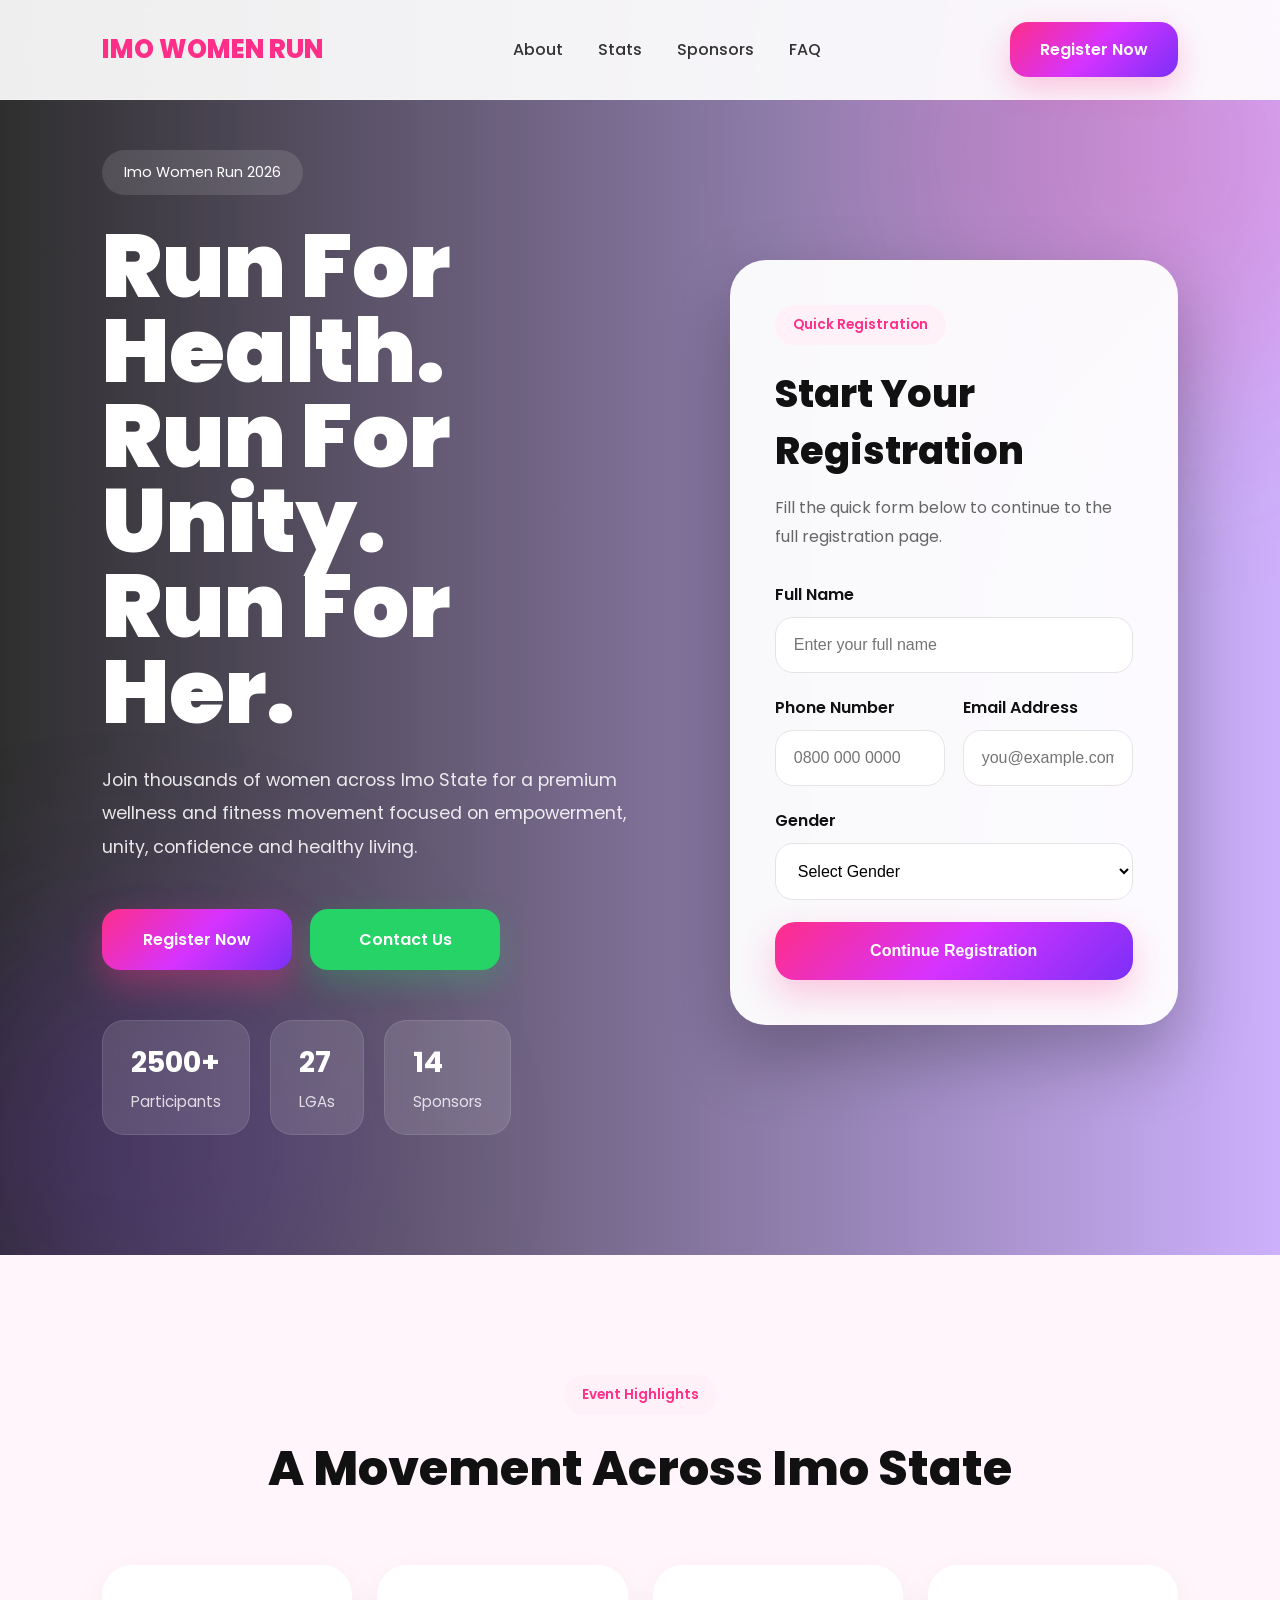
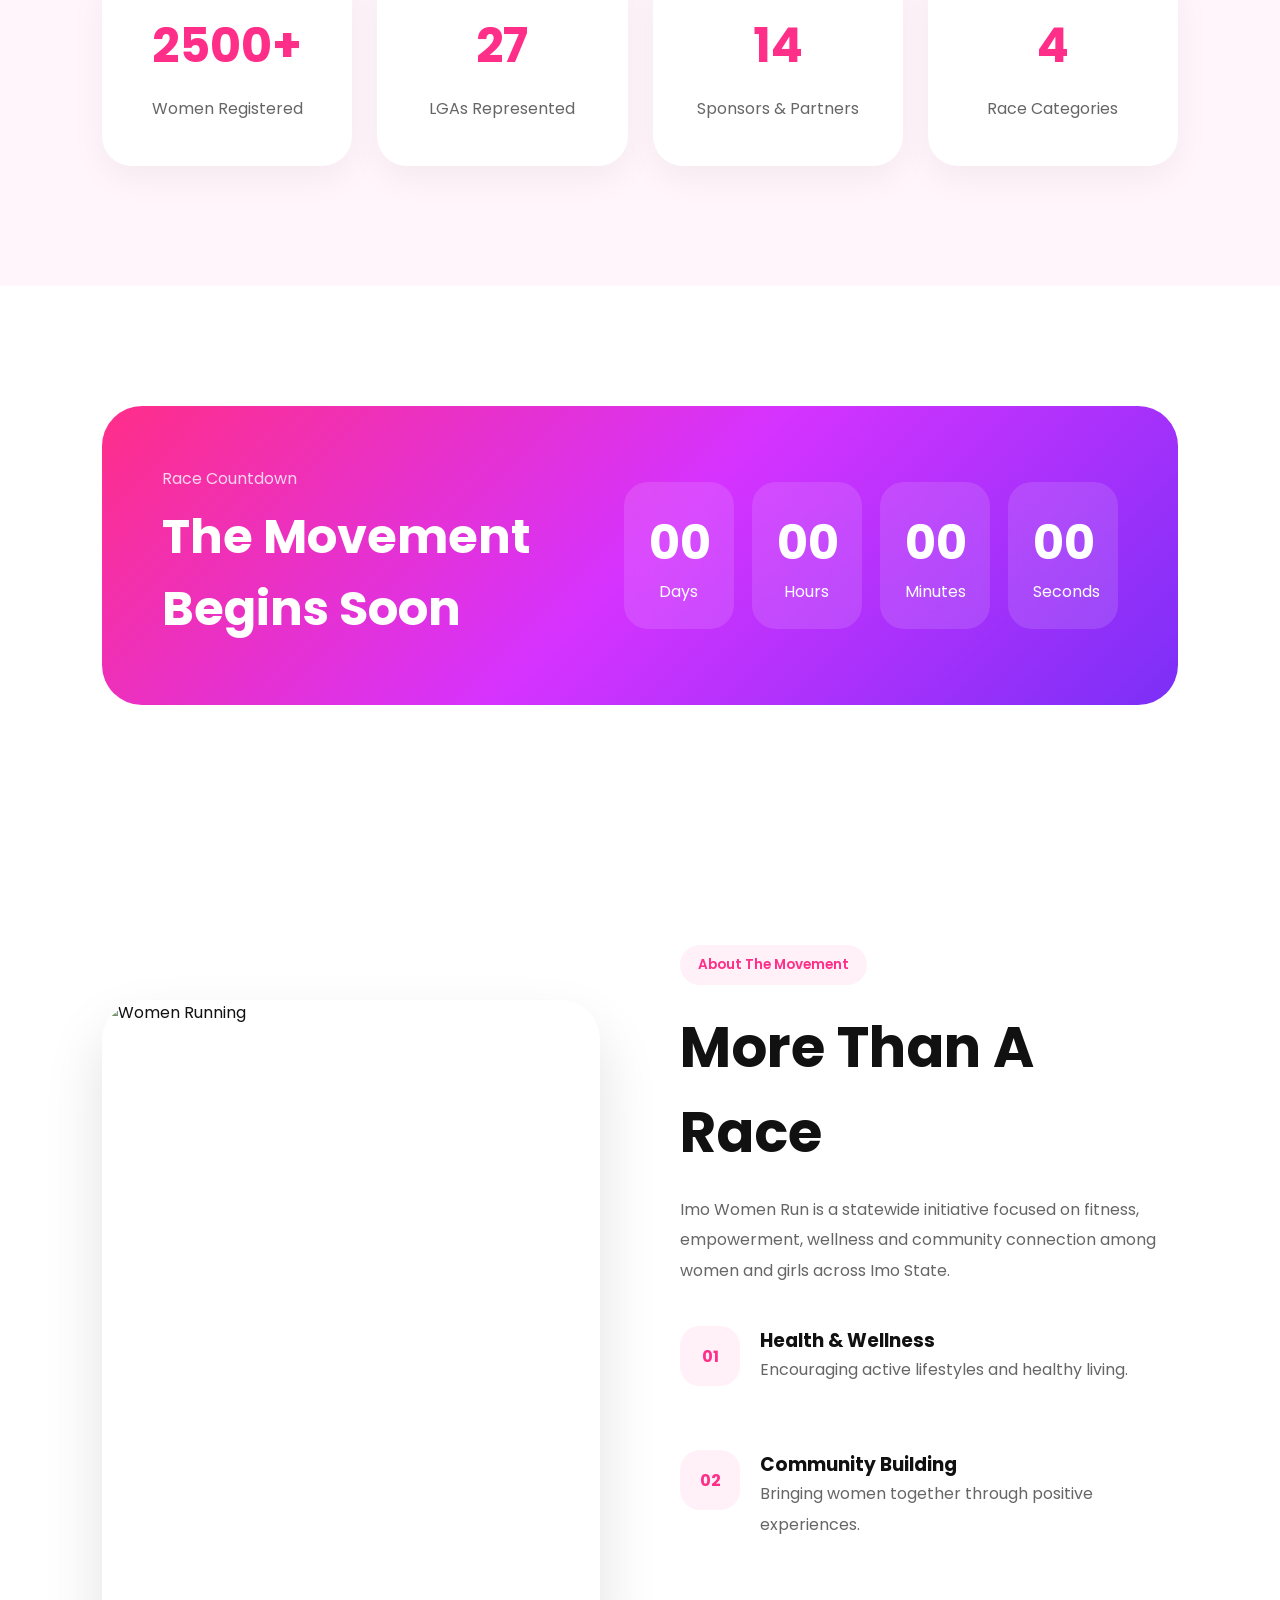
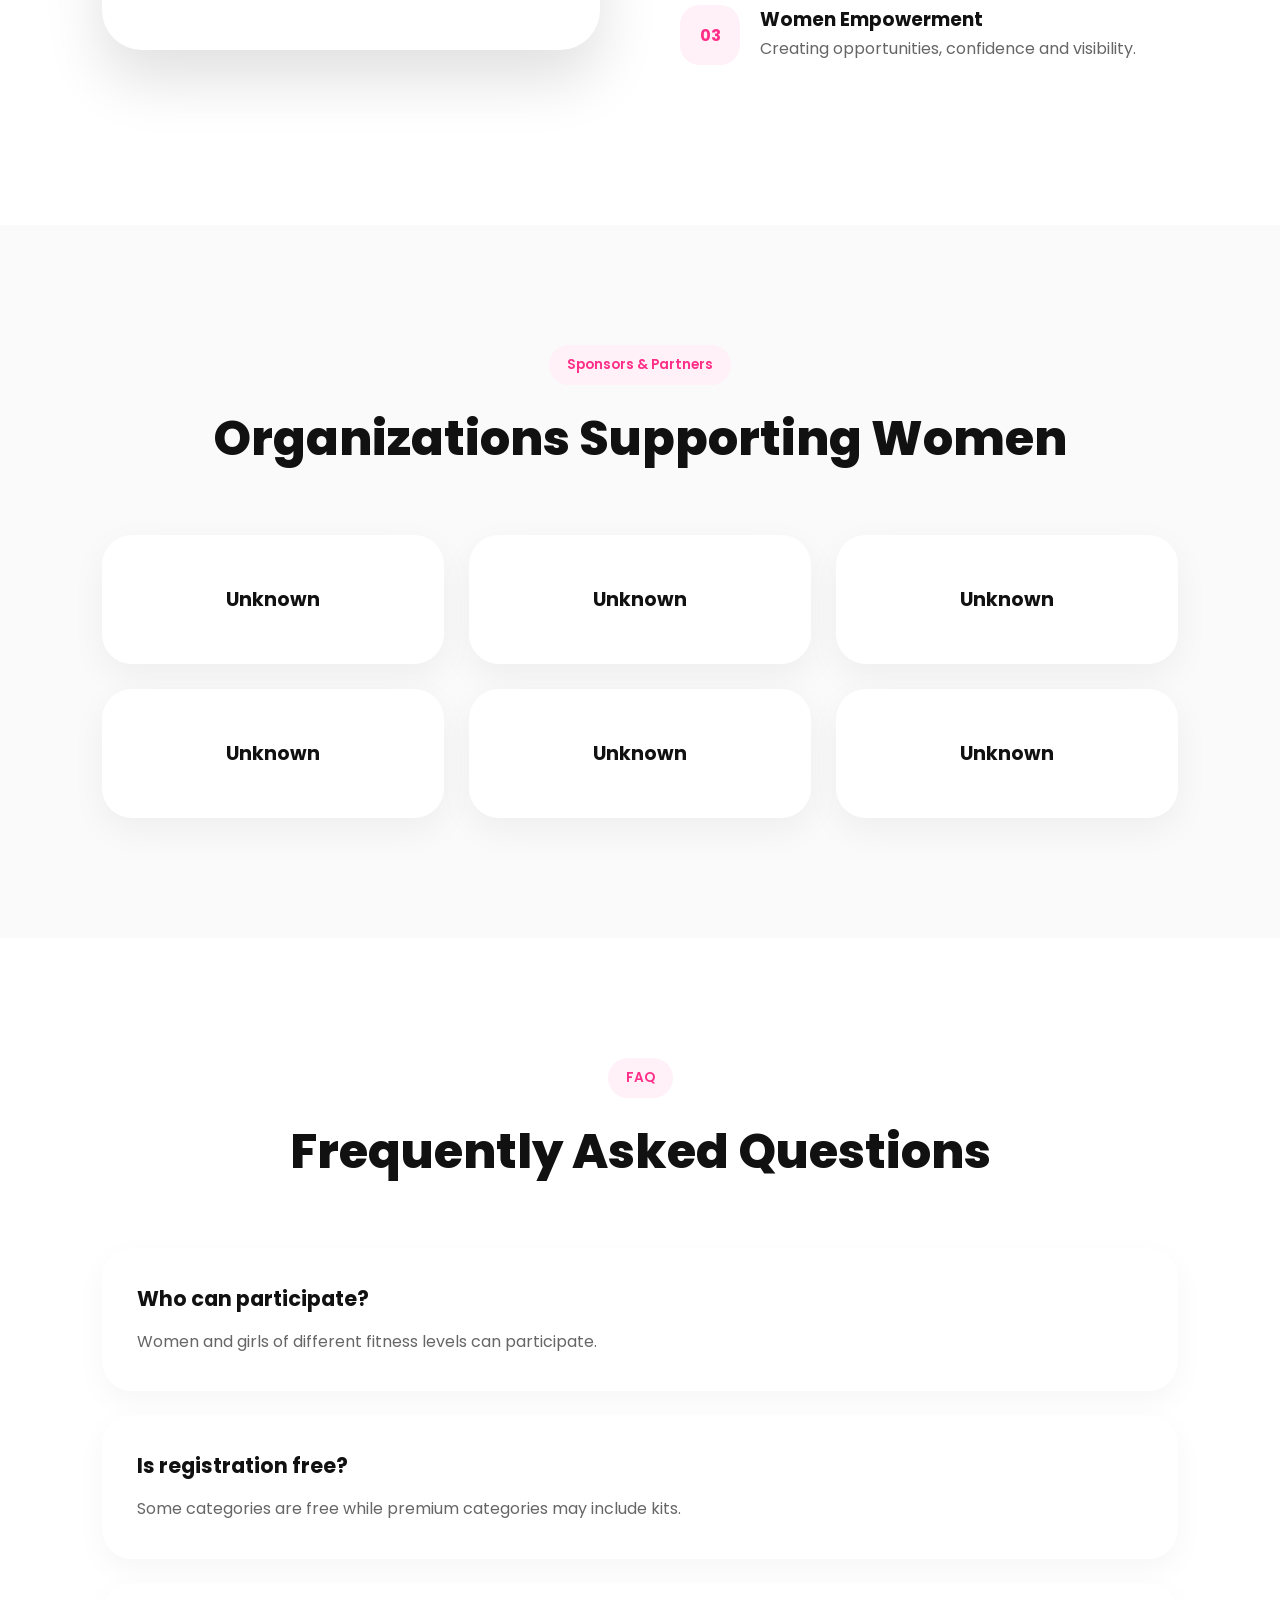
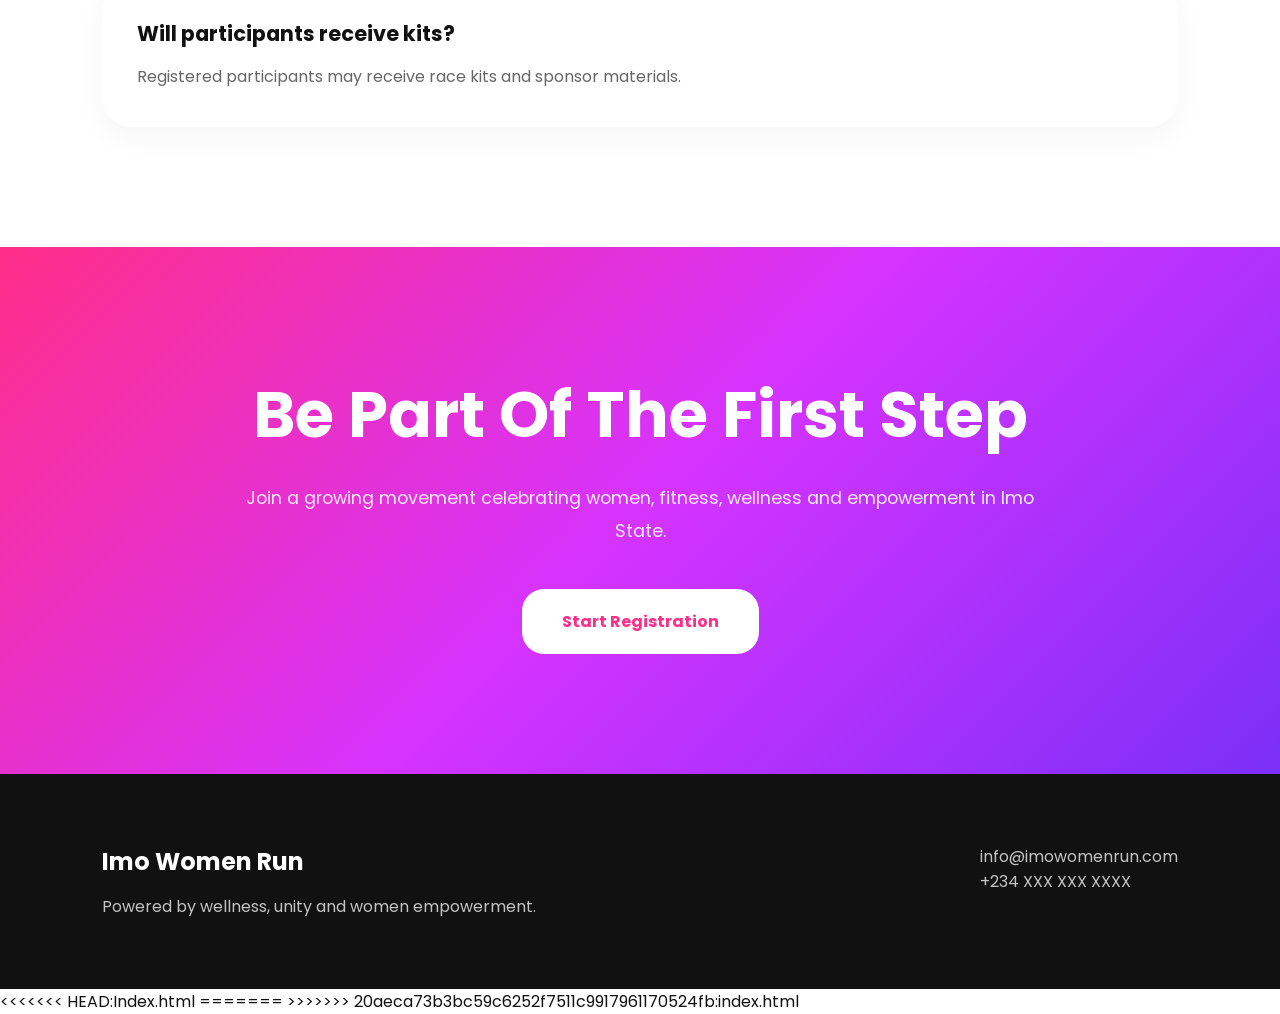
==== commit f38e9f0a: "Update Index.html" ====
--- a/Index.html
+++ b/Index.html
@@ -510,27 +510,27 @@
     <div class="sponsors-grid">
 
       <div class="sponsor-box">
-        MTN
+        Unknown
       </div>
 
       <div class="sponsor-box">
-        Access Bank
+        Unknown
       </div>
 
       <div class="sponsor-box">
-        Zenith Bank
+        Unknown
       </div>
 
       <div class="sponsor-box">
-        Coca-Cola
+        Unknown
       </div>
 
       <div class="sponsor-box">
-        Imo State Government
+        Unknown
       </div>
 
       <div class="sponsor-box">
-        Flourish Foundation
+        Unknown
       </div>
 
     </div>
